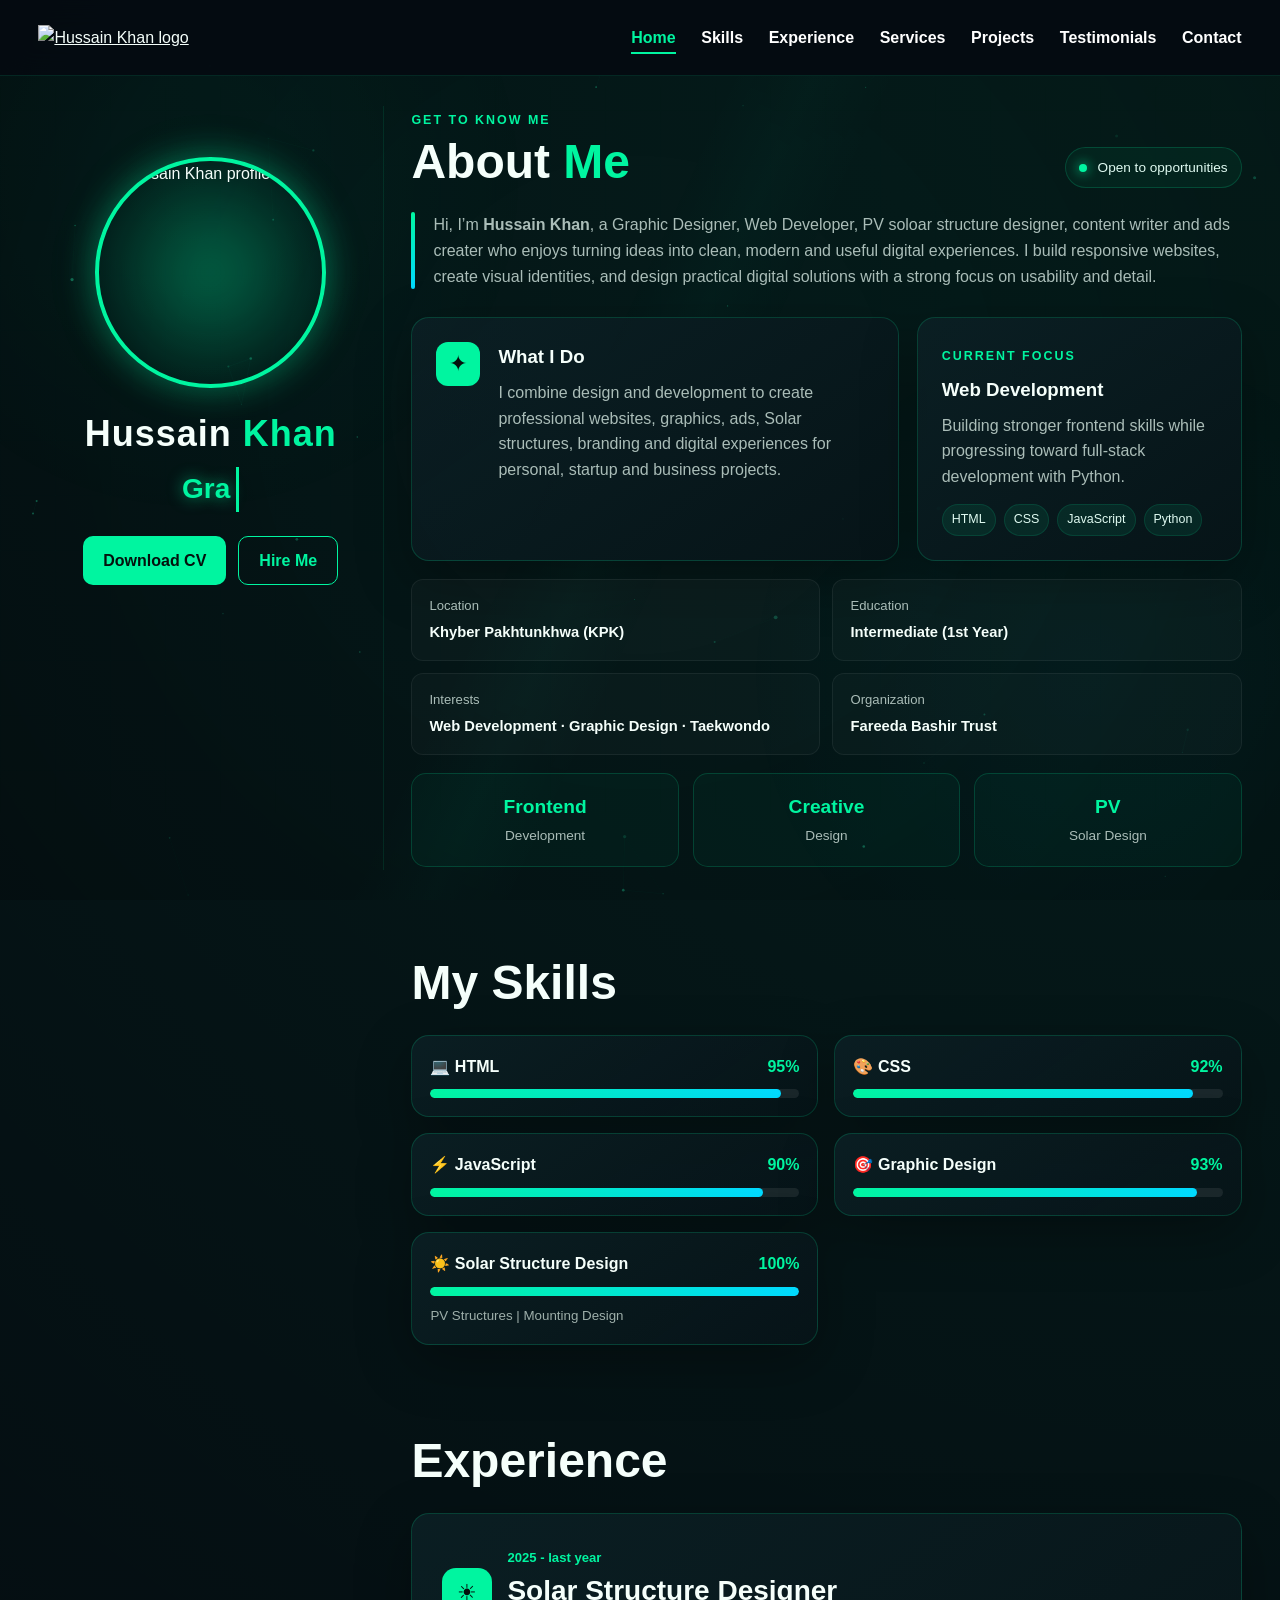
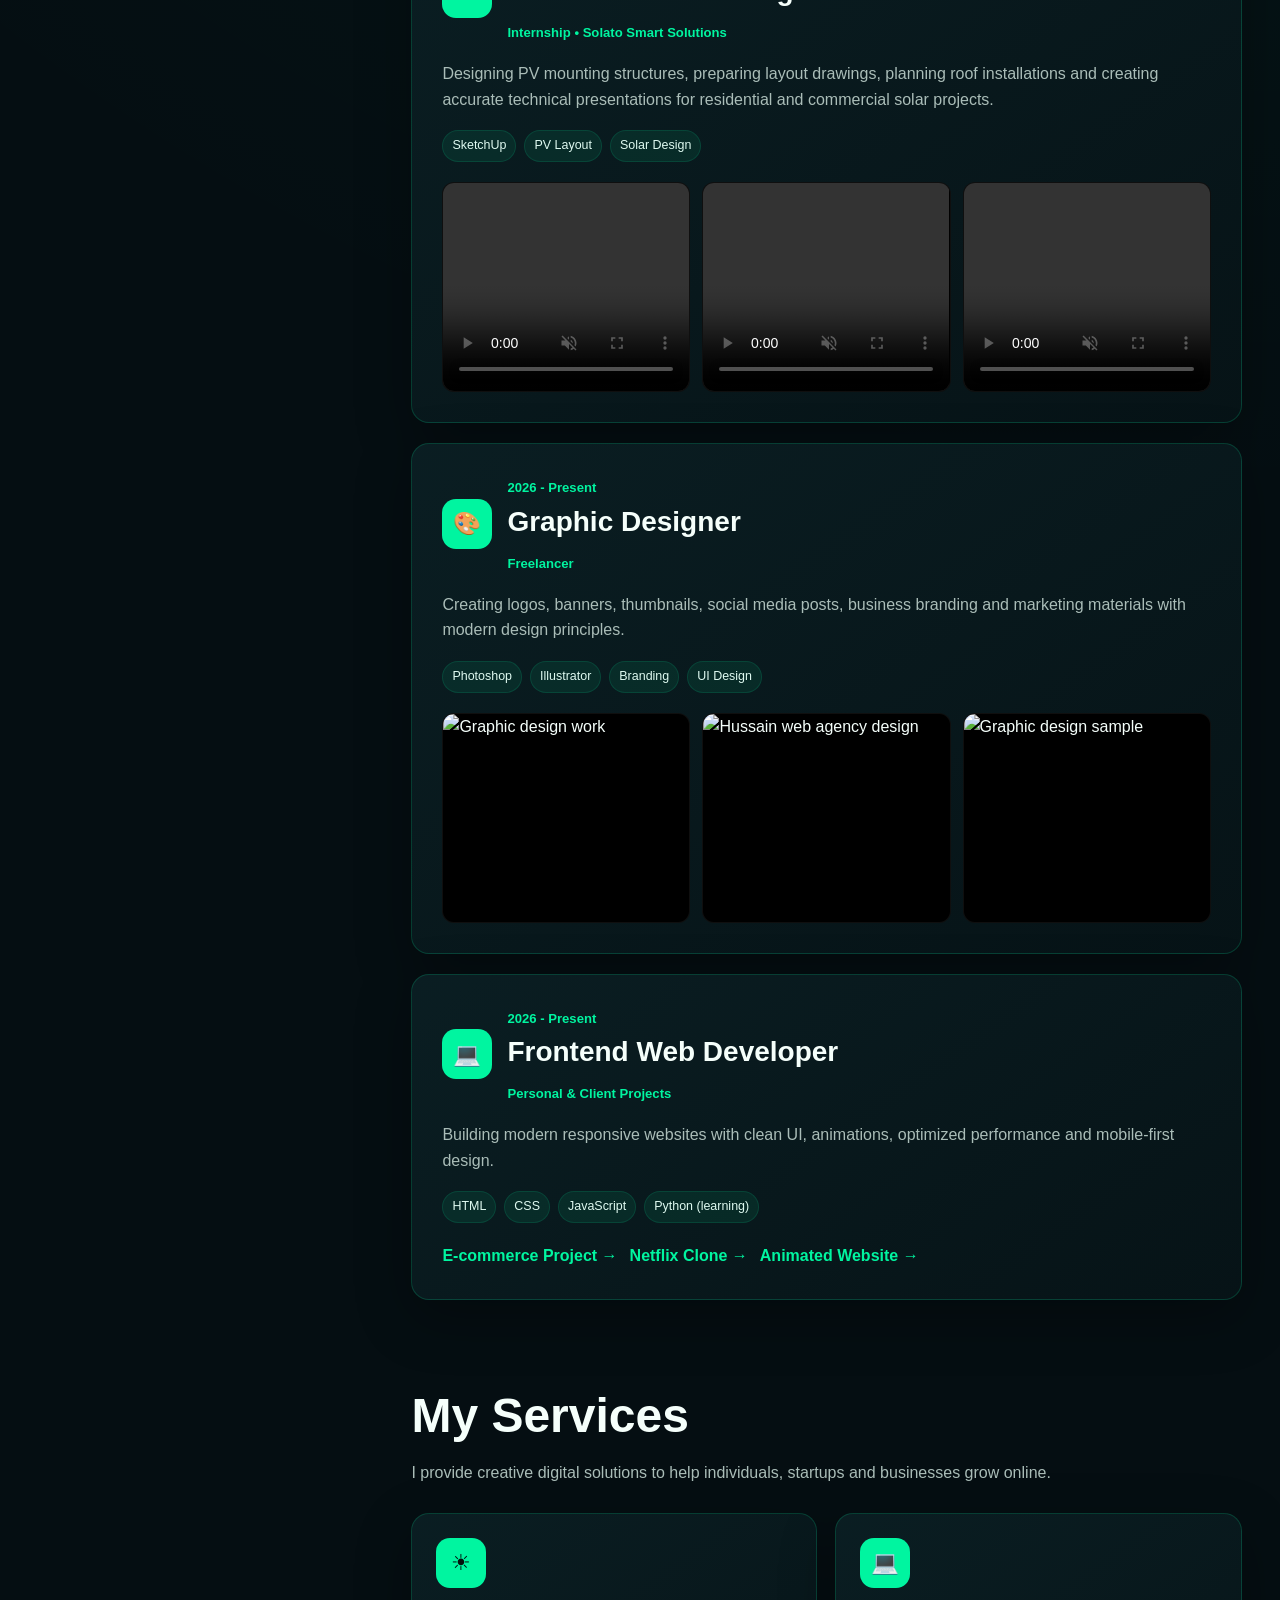
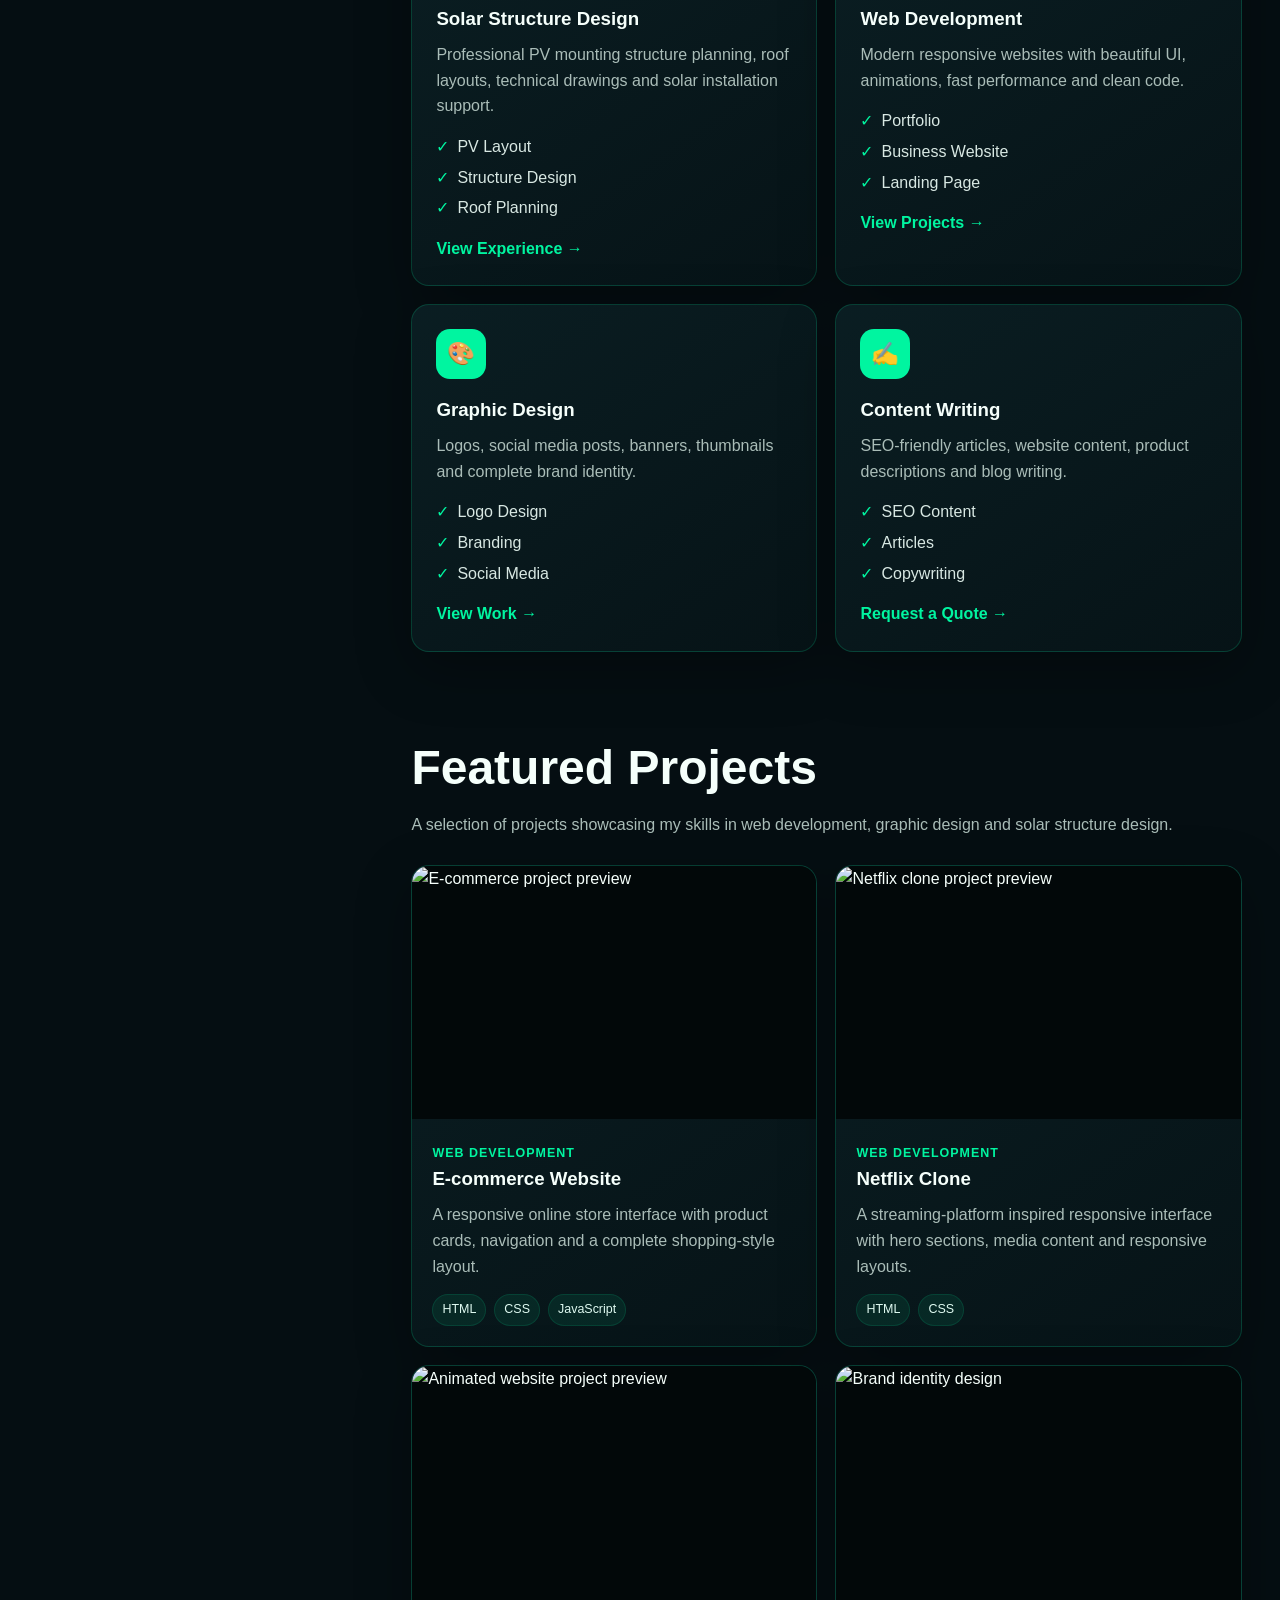
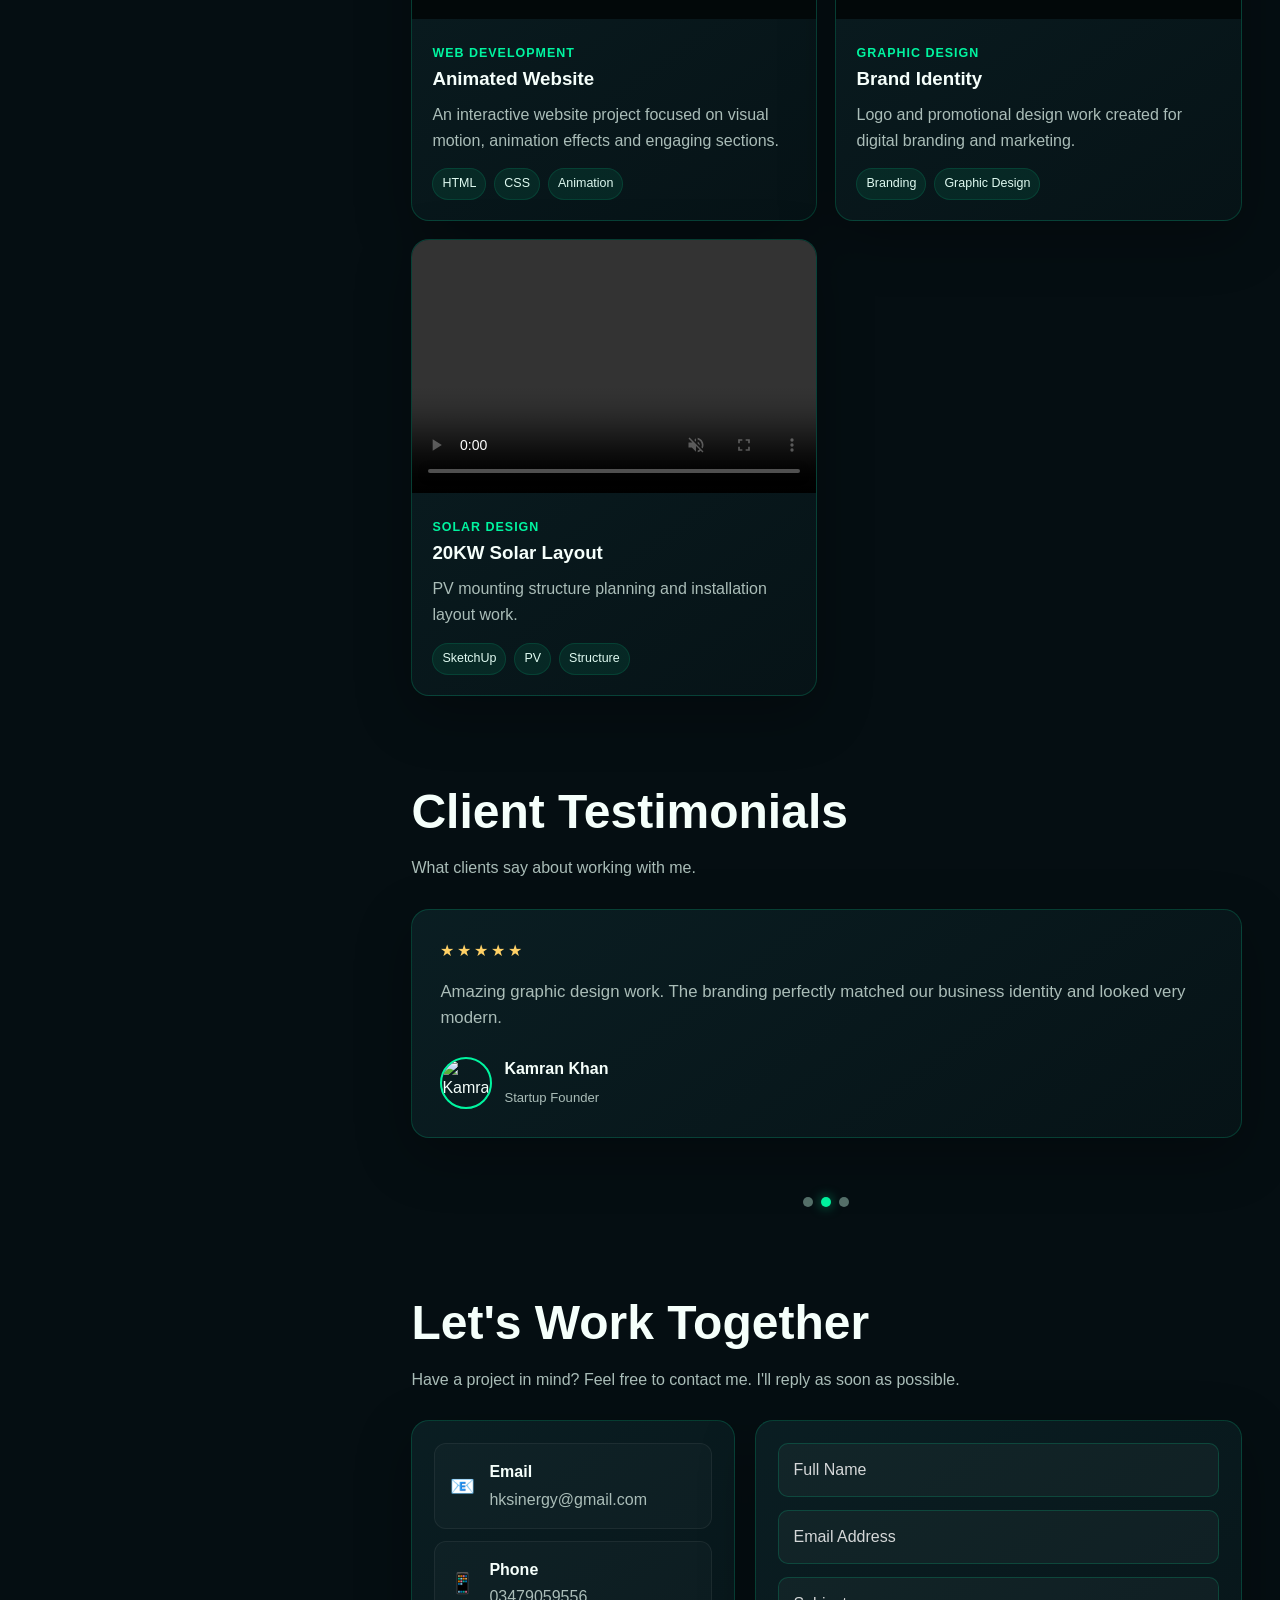
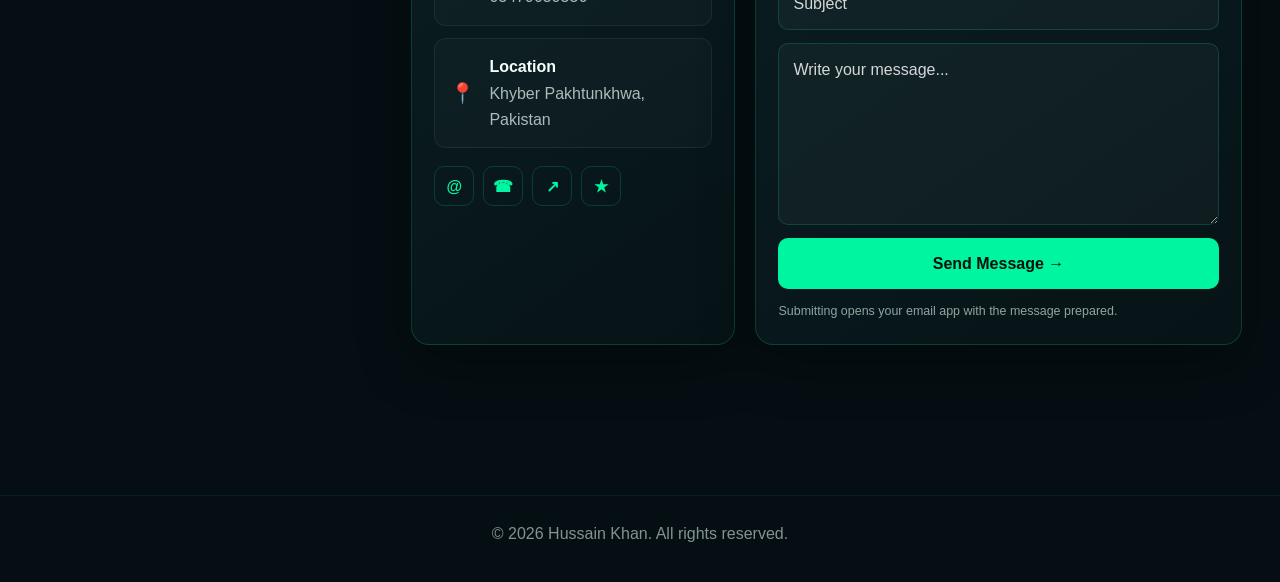
==== index.html @ b49b0780 "Add files via upload" ====
<!doctype html>
<html lang="en">
<head>
  <meta charset="UTF-8">
  <meta name="viewport" content="width=device-width, initial-scale=1.0">
  <meta name="description" content="Hussain Khan —Web developer ,Product ads creater, Graphic Designer, Product ads creater and Solar Structure Designer.">
  <meta name="theme-color" content="#050e12">
  <title>Hussain Khan | Web Developer & Graphic Designer</title>
  <link rel="stylesheet" href="style.css">
</head>
<body>
<canvas id="ambientCanvas" aria-hidden="true"></canvas>
<div class="ambient-vignette" aria-hidden="true"></div>

  <nav class="site-nav" aria-label="Primary navigation">
    <div class="header">
      <a class="logo" href="#about" aria-label="Hussain Khan home">
        <img src="images/logo (2).png" alt="Hussain Khan logo">
      </a>

      <button class="menu-toggle" id="menuToggle" type="button" aria-label="Open menu" aria-controls="mobileMenu" aria-expanded="false">
        <span></span><span></span><span></span>
      </button>

      <div class="nav-menu" id="mobileMenu">
        <ul class="icons">
          <li><a href="#about">Home</a></li>
          <li><a href="#skills">Skills</a></li>
          <li><a href="#experience">Experience</a></li>
          <li><a href="#services">Services</a></li>
          <li><a href="#projects">Projects</a></li>
          <li><a href="#testimonial">Testimonials</a></li>
          <li><a href="#contact">Contact</a></li>
        </ul>
      </div>
    </div>
  </nav>

  <main class="sections">
    <aside class="leftside">
      <div class="profile-img">
        <img src="images/profile.png" alt="Hussain Khan profile photo">
      </div>
      <h1 class="profile-name">Hussain <span>Khan</span></h1>
      <span id="typing" aria-live="polite"></span>
      <div class="buttons">
        <a class="CV-button" href="cv.html" download="Hussain-Khan-CV.html">Download CV</a>
        <a class="hire-button" href="#contact">Hire Me</a>
      </div>
    </aside>

    <div class="right-side">
      <section class="about-section section-block" id="about">
        <div class="about-heading">
          <div>
            <span class="eyebrow">GET TO KNOW ME</span>
            <h2>About <span>Me</span></h2>
          </div>
          <div class="about-badge"><span class="status-dot"></span> Open to opportunities</div>
        </div>

        <div class="about-intro">
          <div class="intro-line"></div>
          <p>Hi, I’m <strong>Hussain Khan</strong>, a Graphic Designer, Web Developer, PV soloar structure designer, content writer and ads creater who enjoys turning ideas into clean, modern and useful digital experiences. I build responsive websites, create visual identities, and design practical digital solutions with a strong focus on usability and detail.</p>
        </div>

        <div class="about-grid">
          <div class="about-card about-card-main">
            <div class="card-icon">✦</div>
            <div>
              <h3>What I Do</h3>
              <p>I combine design and development to create professional websites, graphics, ads, Solar structures, branding and digital experiences for personal, startup and business projects.</p>
            </div>
          </div>
          <div class="about-card about-card-focus">
            <span class="card-label">CURRENT FOCUS</span>
            <h3>Web Development</h3>
            <p>Building stronger frontend skills while progressing toward full-stack development with Python.</p>
            <div class="mini-tags"><span>HTML</span><span>CSS</span><span>JavaScript</span><span>Python</span></div>
          </div>
        </div>

        <div class="about-details">
          <div class="detail-item"><span>Location</span><strong>Khyber Pakhtunkhwa (KPK)</strong></div>
          <div class="detail-item"><span>Education</span><strong>Intermediate (1st Year)</strong></div>
          <div class="detail-item"><span>Interests</span><strong>Web Development · Graphic Design · Taekwondo</strong></div>
          <div class="detail-item"><span>Organization</span><strong>Fareeda Bashir Trust</strong></div>
        </div>

        <div class="about-stats">
          <div class="stat-card"><strong>Frontend</strong><span>Development</span></div>
          <div class="stat-card"><strong>Creative</strong><span>Design</span></div>
          <div class="stat-card"><strong>PV</strong><span>Solar Design</span></div>
        </div>
      </section>

      <section class="skills-section section-block" id="skills">
        <h2 class="section-title">My Skills</h2>
        <div class="skills-grid">
          <div class="skill-card"><div class="skill-header"><span>💻 HTML</span><span>95%</span></div><div class="bar"><div class="fill html"></div></div></div>
          <div class="skill-card"><div class="skill-header"><span>🎨 CSS</span><span>92%</span></div><div class="bar"><div class="fill css"></div></div></div>
          <div class="skill-card"><div class="skill-header"><span>⚡ JavaScript</span><span>90%</span></div><div class="bar"><div class="fill js"></div></div></div>
          <div class="skill-card"><div class="skill-header"><span>🎯 Graphic Design</span><span>93%</span></div><div class="bar"><div class="fill design"></div></div></div>
          <div class="skill-card"><div class="skill-header"><span>☀️ Solar Structure Design</span><span>100%</span></div><div class="bar"><div class="fill solar"></div></div><small>PV Structures | Mounting Design</small></div>
        </div>
      </section>

      <section class="experience-section section-block" id="experience">
        <h2 class="section-title">Experience</h2>

        <article class="exp-card">
          <div class="exp-top"><div class="exp-icon">☀</div><div class="exp-info"><span class="exp-date">2025 - last year</span><h3>Solar Structure Designer</h3><p class="company">Internship • Solato Smart Solutions</p></div></div>
          <p class="exp-text">Designing PV mounting structures, preparing layout drawings, planning roof installations and creating accurate technical presentations for residential and commercial solar projects.</p>
          <div class="tech-stack"><span>SketchUp</span><span>PV Layout</span><span>Solar Design</span></div>
          <div class="video-grid">
            <video src="videos/Mosin (20KW).mp4"autoplay controls muted loop playsinline preload="metadata"></video>
            <video src="videos/Abdus salam (10KW).mp4"autoplay controls muted loop playsinline preload="metadata"></video>
            <video src="videos/Moshin (20KW).mp4"autoplay controls muted loop playsinline preload="metadata"></video>
          </div>
        </article>

        <article class="exp-card">
          <div class="exp-top"><div class="exp-icon">🎨</div><div class="exp-info"><span class="exp-date">2026 - Present</span><h3>Graphic Designer</h3><p class="company">Freelancer</p></div></div>
          <p class="exp-text">Creating logos, banners, thumbnails, social media posts, business branding and marketing materials with modern design principles.</p>
          <div class="tech-stack"><span>Photoshop</span><span>Illustrator</span><span>Branding</span><span>UI Design</span></div>
          <div class="image-grid"><img src="images/khan.jpg" alt="Graphic design work"><img src="images/hussain web agency.png" alt="Hussain web agency design"><img src="images/design.png" alt="Graphic design sample"></div>
        </article>

        <article class="exp-card">
          <div class="exp-top"><div class="exp-icon">💻</div><div class="exp-info"><span class="exp-date">2026 - Present</span><h3>Frontend Web Developer</h3><p class="company">Personal & Client Projects</p></div></div>
          <p class="exp-text">Building modern responsive websites with clean UI, animations, optimized performance and mobile-first design.</p>
          <div class="tech-stack"><span>HTML</span><span>CSS</span><span>JavaScript</span><span>Python (learning)</span></div>
          <div class="project-links-row">
            <a href="projects/e-commerce/index.html">E-commerce Project →</a>
            <a href="projects/netflix/Netflix Clone.html">Netflix Clone →</a>
            <a href="projects/animated-website/index.html">Animated Website →</a>
          </div>
        </article>
      </section>

      <section class="services-section section-block" id="services">
        <h2 class="section-title">My Services</h2>
        <p class="section-desc">I provide creative digital solutions to help individuals, startups and businesses grow online.</p>
        <div class="services-grid">
          <article class="service-card"><div class="service-icon">☀</div><h3>Solar Structure Design</h3><p>Professional PV mounting structure planning, roof layouts, technical drawings and solar installation support.</p><ul><li>PV Layout</li><li>Structure Design</li><li>Roof Planning</li></ul><a href="#experience">View Experience →</a></article>
          <article class="service-card"><div class="service-icon">💻</div><h3>Web Development</h3><p>Modern responsive websites with beautiful UI, animations, fast performance and clean code.</p><ul><li>Portfolio</li><li>Business Website</li><li>Landing Page</li></ul><a href="#projects">View Projects →</a></article>
          <article class="service-card"><div class="service-icon">🎨</div><h3>Graphic Design</h3><p>Logos, social media posts, banners, thumbnails and complete brand identity.</p><ul><li>Logo Design</li><li>Branding</li><li>Social Media</li></ul><a href="#experience">View Work →</a></article>
          <article class="service-card"><div class="service-icon">✍</div><h3>Content Writing</h3><p>SEO-friendly articles, website content, product descriptions and blog writing.</p><ul><li>SEO Content</li><li>Articles</li><li>Copywriting</li></ul><a href="#contact">Request a Quote →</a></article>
        </div>
      </section>

      <section class="projects-section section-block" id="projects">
        <h2 class="section-title">Featured Projects</h2>
        <p class="section-desc">A selection of projects showcasing my skills in web development, graphic design and solar structure design.</p>
        <div class="projects-grid">
          <article class="project-card">
            <div class="project-image"><img src="images/e commerce pic.jpg" alt="E-commerce project preview"><div class="project-overlay"><a href="projects/e-commerce/index.html">Live Demo</a></div></div>
            <div class="project-content"><span class="project-category">Web Development</span><h3>E-commerce Website</h3><p>A responsive online store interface with product cards, navigation and a complete shopping-style layout.</p><div class="tech"><span>HTML</span><span>CSS</span><span>JavaScript</span></div></div>
          </article>

          <article class="project-card">
            <div class="project-image"><img src="images/Netflix pic.jpg" alt="Netflix clone project preview"><div class="project-overlay"><a href="projects/netflix/Netflix Clone.html">Live Demo</a></div></div>
            <div class="project-content"><span class="project-category">Web Development</span><h3>Netflix Clone</h3><p>A streaming-platform inspired responsive interface with hero sections, media content and responsive layouts.</p><div class="tech"><span>HTML</span><span>CSS</span></div></div>
          </article>

          <article class="project-card">
            <div class="project-image"><img src="images/animated web pic.png" alt="Animated website project preview"><div class="project-overlay"><a href="projects/animated-website/index.html">Live Demo</a></div></div>
            <div class="project-content"><span class="project-category">Web Development</span><h3>Animated Website</h3><p>An interactive website project focused on visual motion, animation effects and engaging sections.</p><div class="tech"><span>HTML</span><span>CSS</span><span>Animation</span></div></div>
          </article>

          <article class="project-card">
            <div class="project-image"><img src="images/hussain web agency.png" alt="Brand identity design"><div class="project-overlay"><a href="images/hussain web agency.png" target="_blank" rel="noopener">View Design</a></div></div>
            <div class="project-content"><span class="project-category">Graphic Design</span><h3>Brand Identity</h3><p>Logo and promotional design work created for digital branding and marketing.</p><div class="tech"><span>Branding</span><span>Graphic Design</span></div></div>
          </article>

          <article class="project-card">
            <div class="project-image"><video src="videos/Mosin (20KW).mp4"autoplay controls muted loop playsinline preload="metadata"></video><div class="project-overlay"><a href="videos/Mosin (20KW).mp4" target="_blank" rel="noopener">View Video</a></div></div>
            <div class="project-content"><span class="project-category">Solar Design</span><h3>20KW Solar Layout</h3><p>PV mounting structure planning and installation layout work.</p><div class="tech"><span>SketchUp</span><span>PV</span><span>Structure</span></div></div>
          </article>
        </div>
      </section>

      <section class="testimonial-section section-block" id="testimonial">
        <h2 class="section-title">Client Testimonials</h2>
        <p class="section-desc">What clients say about working with me.</p>
        <div class="testimonial-slider">
          <article class="slide active"><div class="stars" aria-label="5 stars">★★★★★</div><p class="review">Hussain delivered a professional website with excellent UI and smooth performance. Communication was great and the project was completed on time.</p><div class="client"><img src="images/salman.png" alt="Salman Khan"><div><h4>Salman Khan</h4><span>Business Owner</span></div></div></article>
          <article class="slide"><div class="stars" aria-label="5 stars">★★★★★</div><p class="review">Amazing graphic design work. The branding perfectly matched our business identity and looked very modern.</p><div class="client"><img src="images/kamran.jpg" alt="Kamran Khan"><div><h4>Kamran Khan</h4><span>Startup Founder</span></div></div></article>
          <article class="slide"><div class="stars" aria-label="5 stars">★★★★★</div><p class="review">Excellent solar structure planning with accurate layouts and professional documentation.</p><div class="client"><img src="images/solato.jpg" alt="Muhammad Amir"><div><h4>Muhammad Amir</h4><span>Solato Owner</span></div></div></article>
        </div>
        <div class="dots" aria-label="Testimonial controls"><button class="dot active" type="button" aria-label="Show testimonial 1"></button><button class="dot" type="button" aria-label="Show testimonial 2"></button><button class="dot" type="button" aria-label="Show testimonial 3"></button></div>
      </section>

      <section class="contact-section section-block" id="contact">
        <h2 class="section-title">Let's Work Together</h2>
        <p class="section-desc">Have a project in mind? Feel free to contact me. I'll reply as soon as possible.</p>
        <div class="contact-wrapper">
          <div class="contact-info">
            <a class="info-card" href="mailto:hksinergy@gmail.com"><div class="info-icon">📧</div><div><h4>Email</h4><p>hksinergy@gmail.com</p></div></a>
            <a class="info-card" href="tel:03479059556"><div class="info-icon">📱</div><div><h4>Phone</h4><p>03479059556</p></div></a>
            <div class="info-card"><div class="info-icon">📍</div><div><h4>Location</h4><p>Khyber Pakhtunkhwa, Pakistan</p></div></div>
            <div class="social-links" aria-label="Contact shortcuts"><a href="mailto:hksinergy@gmail.com" aria-label="Email">@</a><a href="tel:03479059556" aria-label="Phone">☎</a><a href="projects/" aria-label="Projects">↗</a><a href="#projects" aria-label="Projects section">★</a></div>
          </div>

          <form class="contact-form" id="contactForm">
            <input type="text" name="name" placeholder="Full Name" aria-label="Full Name" autocomplete="name" required>
            <input type="email" name="email" placeholder="Email Address" aria-label="Email Address" autocomplete="email" required>
            <input type="text" name="subject" placeholder="Subject" aria-label="Subject">
            <textarea name="message" placeholder="Write your message..." aria-label="Write your message" rows="6" required></textarea>
            <button type="submit">Send Message →</button>
            <p class="form-note" id="formNote">Submitting opens your email app with the message prepared.</p>
          </form>
        </div>
      </section>
    </div>
  </main>

  <footer class="site-footer">© <span id="year"></span> Hussain Khan. All rights reserved.</footer>
  <script src="script.js"></script>
</body>
</html>
---- style.css ----
:root {
  --bg: #050e12;
  --bg-soft: #08171c;
  --card: rgba(10, 29, 34, 0.82);
  --text: #f5fffb;
  --muted: #aabdb8;
  --accent: #00f5a0;
  --accent-2: #00d9ff;
  --border: rgba(0, 245, 160, 0.18);
  --shadow: 0 18px 55px rgba(0, 0, 0, 0.3);
}

* { box-sizing: border-box; margin: 0; padding: 0; }
html { scroll-behavior: smooth; scroll-padding-top: 90px; }
body {
  min-width: 320px;
  overflow-x: hidden;
  background: radial-gradient(circle at top right, rgba(0, 245, 160, 0.07), transparent 30%), var(--bg);
  color: var(--text);
  font-family: Arial, Helvetica, sans-serif;
  line-height: 1.6;
}
img, video { display: block; max-width: 100%; }
a { color: inherit; }
button, input, textarea { font: inherit; }

.site-nav {
  position: fixed;
  inset: 0 0 auto;
  height: 76px;
  z-index: 1000;
  background: rgba(5, 11, 17, 0.9);
  border-bottom: 1px solid rgba(0, 245, 160, 0.12);
  backdrop-filter: blur(14px);
  -webkit-backdrop-filter: blur(14px);
}
.header {
  width: min(94%, 1400px);
  height: 100%;
  margin: auto;
  display: flex;
  align-items: center;
  justify-content: space-between;
  gap: 24px;
}
.logo { flex: 0 0 auto; display: flex; align-items: center; }
.logo img { width: clamp(120px, 13vw, 180px); height: auto; object-fit: contain; transition: transform .25s ease; }
.logo:hover img { transform: scale(1.04); }
.nav-menu { margin-left: auto; }
.icons { display: flex; align-items: center; justify-content: flex-end; gap: clamp(14px, 2vw, 30px); list-style: none; }
.icons a { position: relative; color: #fff; text-decoration: none; font-weight: 700; white-space: nowrap; transition: color .25s ease; }
.icons a::after { content: ""; position: absolute; left: 0; bottom: -8px; width: 0; height: 2px; background: var(--accent); transition: width .25s ease; }
.icons a:hover, .icons a.active { color: var(--accent); }
.icons a:hover::after, .icons a.active::after { width: 100%; }
.menu-toggle { display: none; border: 0; background: transparent; cursor: pointer; width: 44px; height: 44px; padding: 9px; }
.menu-toggle span { display: block; height: 3px; margin: 5px 0; border-radius: 3px; background: var(--accent); transition: .25s ease; }
.menu-toggle.active span:nth-child(1) { transform: translateY(8px) rotate(45deg); }
.menu-toggle.active span:nth-child(2) { opacity: 0; }
.menu-toggle.active span:nth-child(3) { transform: translateY(-8px) rotate(-45deg); }

.sections { width: min(1400px, 94%); margin: 0 auto; padding-top: 106px; }
.leftside {
  position: fixed;
  top: 106px;
  left: max(3%, calc((100vw - 1400px) / 2));
  width: min(27%, 350px);
  height: calc(100vh - 136px);
  padding: clamp(24px, 4vw, 55px) 20px 20px;
  display: flex;
  flex-direction: column;
  align-items: center;
  justify-content: flex-start;
  text-align: center;
  border-right: 1px solid rgba(0, 245, 160, 0.1);
}
.right-side { width: 69%; margin-left: 31%; padding-bottom: 60px; }
.profile-img { width: clamp(160px, 18vw, 240px); aspect-ratio: 1; margin: 0 auto 24px; position: relative; animation: float 5s ease-in-out infinite; }
.profile-img::before { content: ""; position: absolute; inset: -12px; border-radius: 50%; background: radial-gradient(circle, rgba(0,245,160,.35), transparent 70%); filter: blur(25px); z-index: -1; animation: glow 3s ease-in-out infinite; }
.profile-img img { width: 100%; height: 100%; object-fit: cover; border-radius: 50%; border: 4px solid var(--accent); box-shadow: 0 0 35px rgba(0,245,160,.35); transition: transform .35s ease; }
.profile-img:hover img { transform: scale(1.04); }
.profile-name { font-size: clamp(26px, 3vw, 36px); line-height: 1.2; margin-bottom: 12px; letter-spacing: 1px; }
.profile-name span { color: var(--accent); }
#typing { min-height: 42px; display: inline-block; color: var(--accent); font-size: clamp(18px, 2.2vw, 28px); font-weight: 700; border-right: 3px solid var(--accent); padding-right: 6px; white-space: nowrap; text-shadow: 0 0 15px rgba(0,245,160,.65); animation: blink .8s infinite; }
.buttons { display: flex; flex-wrap: wrap; justify-content: center; gap: 12px; margin-top: 24px; }
.CV-button, .hire-button { display: inline-flex; align-items: center; justify-content: center; min-height: 46px; padding: 11px 20px; border-radius: 10px; text-decoration: none; font-weight: 700; cursor: pointer; transition: transform .25s ease, box-shadow .25s ease, background .25s ease; }
.CV-button { color: #04110d; background: var(--accent); }
.hire-button { color: var(--accent); border: 1px solid var(--accent); background: transparent; }
.CV-button:hover, .hire-button:hover { transform: translateY(-3px); box-shadow: 0 10px 25px rgba(0,245,160,.18); }

.section-block { margin-bottom: 90px; scroll-margin-top: 95px; }
.about-heading { display: flex; align-items: flex-end; justify-content: space-between; gap: 24px; margin-bottom: 24px; }
.eyebrow, .card-label { color: var(--accent); font-size: .78rem; font-weight: 800; letter-spacing: 2px; }
.about-heading h2, .section-title { margin-top: 4px; font-size: clamp(30px, 4vw, 48px); line-height: 1.1; }
.about-heading h2 span { color: var(--accent); }
.about-badge { white-space: nowrap; padding: 9px 13px; border: 1px solid var(--border); border-radius: 999px; color: #dffaf1; font-size: .85rem; background: rgba(0,245,160,.05); }
.status-dot { display: inline-block; width: 8px; height: 8px; margin-right: 7px; border-radius: 50%; background: var(--accent); box-shadow: 0 0 12px var(--accent); }
.about-intro { display: grid; grid-template-columns: 4px 1fr; gap: 18px; margin-bottom: 28px; }
.intro-line { border-radius: 4px; background: linear-gradient(var(--accent), var(--accent-2)); }
.about-intro p, .about-card p, .section-desc, .exp-text, .service-card p, .project-content p, .review { color: var(--muted); }
.about-grid { display: grid; grid-template-columns: 1.2fr .8fr; gap: 18px; }
.about-card, .skill-card, .exp-card, .service-card, .project-card, .contact-info, .contact-form { background: linear-gradient(145deg, rgba(11,31,36,.92), rgba(7,20,24,.9)); border: 1px solid var(--border); border-radius: 18px; box-shadow: var(--shadow); }
.about-card { padding: 24px; display: flex; gap: 18px; }
.about-card h3, .exp-info h3, .service-card h3, .project-content h3 { margin-bottom: 8px; }
.card-icon { flex: 0 0 auto; width: 44px; height: 44px; display: grid; place-items: center; border-radius: 12px; color: #04110d; background: var(--accent); font-size: 1.4rem; }
.about-card-focus { display: block; }
.about-card-focus h3 { margin-top: 7px; }
.mini-tags, .tech-stack, .tech { display: flex; flex-wrap: wrap; gap: 8px; margin-top: 15px; }
.mini-tags span, .tech-stack span, .tech span { padding: 5px 9px; border-radius: 999px; color: #dffaf1; background: rgba(0,245,160,.08); border: 1px solid rgba(0,245,160,.12); font-size: .78rem; }
.about-details { display: grid; grid-template-columns: repeat(2, 1fr); gap: 12px; margin-top: 18px; }
.detail-item { padding: 15px 17px; border-radius: 12px; background: rgba(255,255,255,.025); border: 1px solid rgba(255,255,255,.06); }
.detail-item span { display: block; color: var(--muted); font-size: .82rem; margin-bottom: 3px; }
.detail-item strong { font-size: .92rem; overflow-wrap: anywhere; }
.about-stats { display: grid; grid-template-columns: repeat(3, 1fr); gap: 14px; margin-top: 18px; }
.stat-card { padding: 18px; text-align: center; border: 1px solid var(--border); border-radius: 15px; background: rgba(0,245,160,.035); }
.stat-card strong { display: block; color: var(--accent); font-size: 1.2rem; }
.stat-card span { color: var(--muted); font-size: .85rem; }

.section-title { margin-bottom: 25px; }
.section-desc { max-width: 780px; margin: -8px 0 28px; }
.skills-grid { display: grid; grid-template-columns: repeat(2, 1fr); gap: 16px; }
.skill-card { padding: 18px; }
.skill-header { display: flex; justify-content: space-between; gap: 15px; margin-bottom: 10px; font-weight: 700; }
.skill-header span:last-child { color: var(--accent); }
.bar { height: 9px; overflow: hidden; border-radius: 99px; background: rgba(255,255,255,.08); }
.fill { width: 0; height: 100%; border-radius: inherit; background: linear-gradient(90deg, var(--accent), var(--accent-2)); transition: width 1.4s cubic-bezier(.2,.8,.2,1); }
.skill-card small { display: block; margin-top: 9px; color: #9eafaa; }

.exp-card { padding: clamp(20px, 3vw, 30px); margin-bottom: 20px; }
.exp-top { display: flex; gap: 15px; align-items: center; }
.exp-icon, .service-icon { width: 50px; height: 50px; flex: 0 0 auto; display: grid; place-items: center; border-radius: 14px; color: #04110d; background: var(--accent); font-size: 1.4rem; }
.exp-date, .company { color: var(--accent); font-size: .82rem; font-weight: 700; }
.exp-info h3 { font-size: clamp(20px, 2.4vw, 28px); }
.exp-text { margin: 18px 0; max-width: 900px; }
.video-grid, .image-grid { display: grid; grid-template-columns: repeat(3, 1fr); gap: 12px; margin-top: 20px; }
.video-grid video, .image-grid img { width: 100%; height: 210px; object-fit: cover; border-radius: 12px; background: #000; border: 1px solid rgba(255,255,255,.06); }
.project-links-row { display: flex; flex-wrap: wrap; gap: 12px; margin-top: 20px; }
.project-links-row a, .service-card a { color: var(--accent); font-weight: 700; text-decoration: none; }
.project-links-row a:hover, .service-card a:hover { text-decoration: underline; }

.services-grid, .projects-grid { display: grid; grid-template-columns: repeat(2, 1fr); gap: 18px; }
.service-card { padding: 24px; }
.service-icon { margin-bottom: 16px; }
.service-card ul { list-style: none; margin: 15px 0; color: #d8e8e3; }
.service-card li { margin: 5px 0; }
.service-card li::before { content: "✓"; color: var(--accent); margin-right: 8px; }

.project-card { overflow: hidden; }
.project-image { position: relative; aspect-ratio: 16 / 10; overflow: hidden; background: #020809; }
.project-image img, .project-image video { width: 100%; height: 100%; object-fit: cover; }
.project-overlay { position: absolute; inset: auto 0 0; display: flex; gap: 10px; padding: 14px; transform: translateY(100%); background: linear-gradient(transparent, rgba(0,0,0,.95)); transition: transform .3s ease; }
.project-card:hover .project-overlay, .project-card:focus-within .project-overlay { transform: translateY(0); }
.project-overlay a { padding: 8px 12px; border-radius: 8px; color: #04110d; background: var(--accent); text-decoration: none; font-weight: 700; }
.project-content { padding: 20px; }
.project-category { color: var(--accent); font-size: .78rem; font-weight: 800; text-transform: uppercase; letter-spacing: 1px; }

.testimonial-slider { position: relative; min-height: 270px; }
.slide { display: none; padding: 28px; border-radius: 18px; border: 1px solid var(--border); background: linear-gradient(145deg, rgba(11,31,36,.92), rgba(7,20,24,.9)); box-shadow: var(--shadow); }
.slide.active { display: block; animation: slideIn .35s ease; }
.stars { color: #ffd166; letter-spacing: 3px; margin-bottom: 15px; }
.review { max-width: 850px; font-size: 1.05rem; }
.client { display: flex; align-items: center; gap: 12px; margin-top: 24px; }
.client img { width: 52px; height: 52px; object-fit: cover; border-radius: 50%; border: 2px solid var(--accent); }
.client h4 { margin-bottom: 2px; }
.client span { color: var(--muted); font-size: .82rem; }
.dots { display: flex; justify-content: center; gap: 8px; margin-top: 18px; }
.dot { width: 10px; height: 10px; border: 0; border-radius: 50%; background: #55706a; cursor: pointer; }
.dot.active { background: var(--accent); box-shadow: 0 0 12px rgba(0,245,160,.55); }

.contact-wrapper { display: grid; grid-template-columns: .8fr 1.2fr; gap: 20px; }
.contact-info, .contact-form { padding: 22px; }
.info-card { display: flex; align-items: center; gap: 14px; padding: 15px; margin-bottom: 12px; border-radius: 12px; background: rgba(255,255,255,.025); border: 1px solid rgba(255,255,255,.06); text-decoration: none; }
a.info-card:hover { border-color: var(--border); }
.info-icon { font-size: 1.25rem; }
.info-card h4 { margin-bottom: 2px; }
.info-card p { color: var(--muted); overflow-wrap: anywhere; }
.social-links { display: flex; flex-wrap: wrap; gap: 9px; margin-top: 18px; }
.social-links a { width: 40px; height: 40px; display: grid; place-items: center; border-radius: 10px; border: 1px solid var(--border); color: var(--accent); text-decoration: none; font-weight: 800; }
.social-links a:hover { background: rgba(0,245,160,.1); }
.contact-form { display: grid; gap: 13px; }
.contact-form input, .contact-form textarea { width: 100%; border: 1px solid rgba(0,245,160,.18); border-radius: 10px; outline: none; color: #fff; background: rgba(255,255,255,.035); padding: 13px 14px; }
.contact-form input::placeholder, .contact-form textarea::placeholder { color: #fff; opacity: .82; }
.contact-form input:focus, .contact-form textarea:focus { border-color: var(--accent); box-shadow: 0 0 0 3px rgba(0,245,160,.08); }
.contact-form textarea { min-height: 150px; resize: vertical; }
.contact-form button { border: 0; border-radius: 10px; padding: 13px 18px; color: #04110d; background: var(--accent); font-weight: 800; cursor: pointer; transition: transform .25s ease, box-shadow .25s ease; }
.contact-form button:hover { transform: translateY(-2px); box-shadow: 0 10px 25px rgba(0,245,160,.18); }
.form-note { color: #8fa6a0; font-size: .78rem; }
.site-footer { padding: 25px 20px 35px; text-align: center; color: #81958f; border-top: 1px solid rgba(0,245,160,.08); }

@keyframes float { 0%,100% { transform: translateY(0); } 50% { transform: translateY(-10px); } }
@keyframes glow { 0%,100% { opacity: .6; transform: scale(1); } 50% { opacity: 1; transform: scale(1.08); } }
@keyframes blink { 50% { border-color: transparent; } }
@keyframes slideIn { from { opacity: 0; transform: translateX(12px); } to { opacity: 1; transform: translateX(0); } }

@media (max-width: 1150px) {
  .icons { gap: 15px; }
  .icons a { font-size: .9rem; }
  .leftside { width: 28%; }
  .right-side { width: 68%; margin-left: 32%; }
}

@media (max-width: 900px) {
  .site-nav { height: 70px; }
  .header { width: 92%; }
  .menu-toggle { display: block; }
  .nav-menu { position: absolute; top: 70px; right: 4%; width: min(300px, 90vw); display: none; padding: 10px; border: 1px solid var(--border); border-radius: 14px; background: rgba(5,14,18,.98); box-shadow: var(--shadow); }
  .nav-menu.active { display: block; }
  .icons { display: flex; flex-direction: column; align-items: stretch; gap: 0; }
  .icons li a { display: block; padding: 13px 14px; border-radius: 9px; }
  .icons a::after { display: none; }
  .icons li a:hover, .icons li a.active { background: rgba(0,245,160,.08); }
  .sections { width: 92%; padding-top: 100px; }
  .leftside { position: relative; top: auto; left: auto; width: 100%; height: auto; padding: 20px 0 45px; border-right: 0; }
  .right-side { width: 100%; margin-left: 0; }
  .profile-img { width: min(210px, 55vw); }
  .about-grid, .contact-wrapper { grid-template-columns: 1fr; }
  .services-grid, .projects-grid { grid-template-columns: repeat(2, minmax(0, 1fr)); }
}

@media (max-width: 650px) {
  html { scroll-padding-top: 78px; }
  .sections { width: 94%; }
  .about-heading { align-items: flex-start; flex-direction: column; }
  .about-badge { white-space: normal; }
  .about-details, .about-stats, .skills-grid, .services-grid, .projects-grid { grid-template-columns: 1fr; }
  .about-card { flex-direction: column; }
  .video-grid, .image-grid { grid-template-columns: 1fr; }
  .video-grid video, .image-grid img { height: auto; aspect-ratio: 16/10; }
  .project-links-row { flex-direction: column; }
  .project-links-row a { width: fit-content; }
  .testimonial-slider { min-height: 310px; }
  .slide { padding: 22px; }
  #typing { max-width: 100%; font-size: 20px; white-space: normal; border-right: 0; }
}

@media (max-width: 420px) {
  .header { width: 94%; }
  .logo img { width: 125px; }
  .nav-menu { right: 3%; width: 94vw; }
  .profile-name { font-size: 28px; }
  .buttons { width: 100%; }
  .CV-button, .hire-button { width: 100%; max-width: 220px; }
  .exp-top { align-items: flex-start; }
  .exp-icon { width: 44px; height: 44px; }
}

@media (prefers-reduced-motion: reduce) {
  *, *::before, *::after { scroll-behavior: auto !important; animation-duration: .01ms !important; animation-iteration-count: 1 !important; transition-duration: .01ms !important; }
}


/* =========================================================
   AUTHENTIC AMBIENT BACKGROUND — lightweight, responsive
   ========================================================= */
#ambientCanvas {
    position: fixed;
    inset: 0;
    width: 100%;
    height: 100%;
    z-index: -10;
    pointer-events: none;
    opacity: .72;
    background:
        radial-gradient(circle at 15% 20%, rgba(0, 255, 180, .055), transparent 28%),
        radial-gradient(circle at 85% 75%, rgba(0, 210, 255, .045), transparent 30%);
}

.ambient-vignette {
    position: fixed;
    inset: 0;
    z-index: -9;
    pointer-events: none;
    background:
        radial-gradient(circle at 50% 45%, transparent 30%, rgba(0, 0, 0, .18) 100%),
        linear-gradient(115deg, transparent 0 45%, rgba(0, 255, 190, .018) 50%, transparent 55%);
    animation: ambientBreath 8s ease-in-out infinite alternate;
}

body::before {
    content: "";
    position: fixed;
    inset: 0;
    z-index: -8;
    pointer-events: none;
    opacity: .12;
    background-image:
        linear-gradient(rgba(0, 255, 180, .055) 1px, transparent 1px),
        linear-gradient(90deg, rgba(0, 255, 180, .055) 1px, transparent 1px);
    background-size: 55px 55px;
    mask-image: linear-gradient(to bottom, transparent, black 18%, black 82%, transparent);
    animation: gridDrift 28s linear infinite;
}

@keyframes ambientBreath {
    from { opacity: .55; transform: scale(1); }
    to { opacity: .9; transform: scale(1.025); }
}

@keyframes gridDrift {
    from { transform: translate3d(0, 0, 0); }
    to { transform: translate3d(55px, 55px, 0); }
}
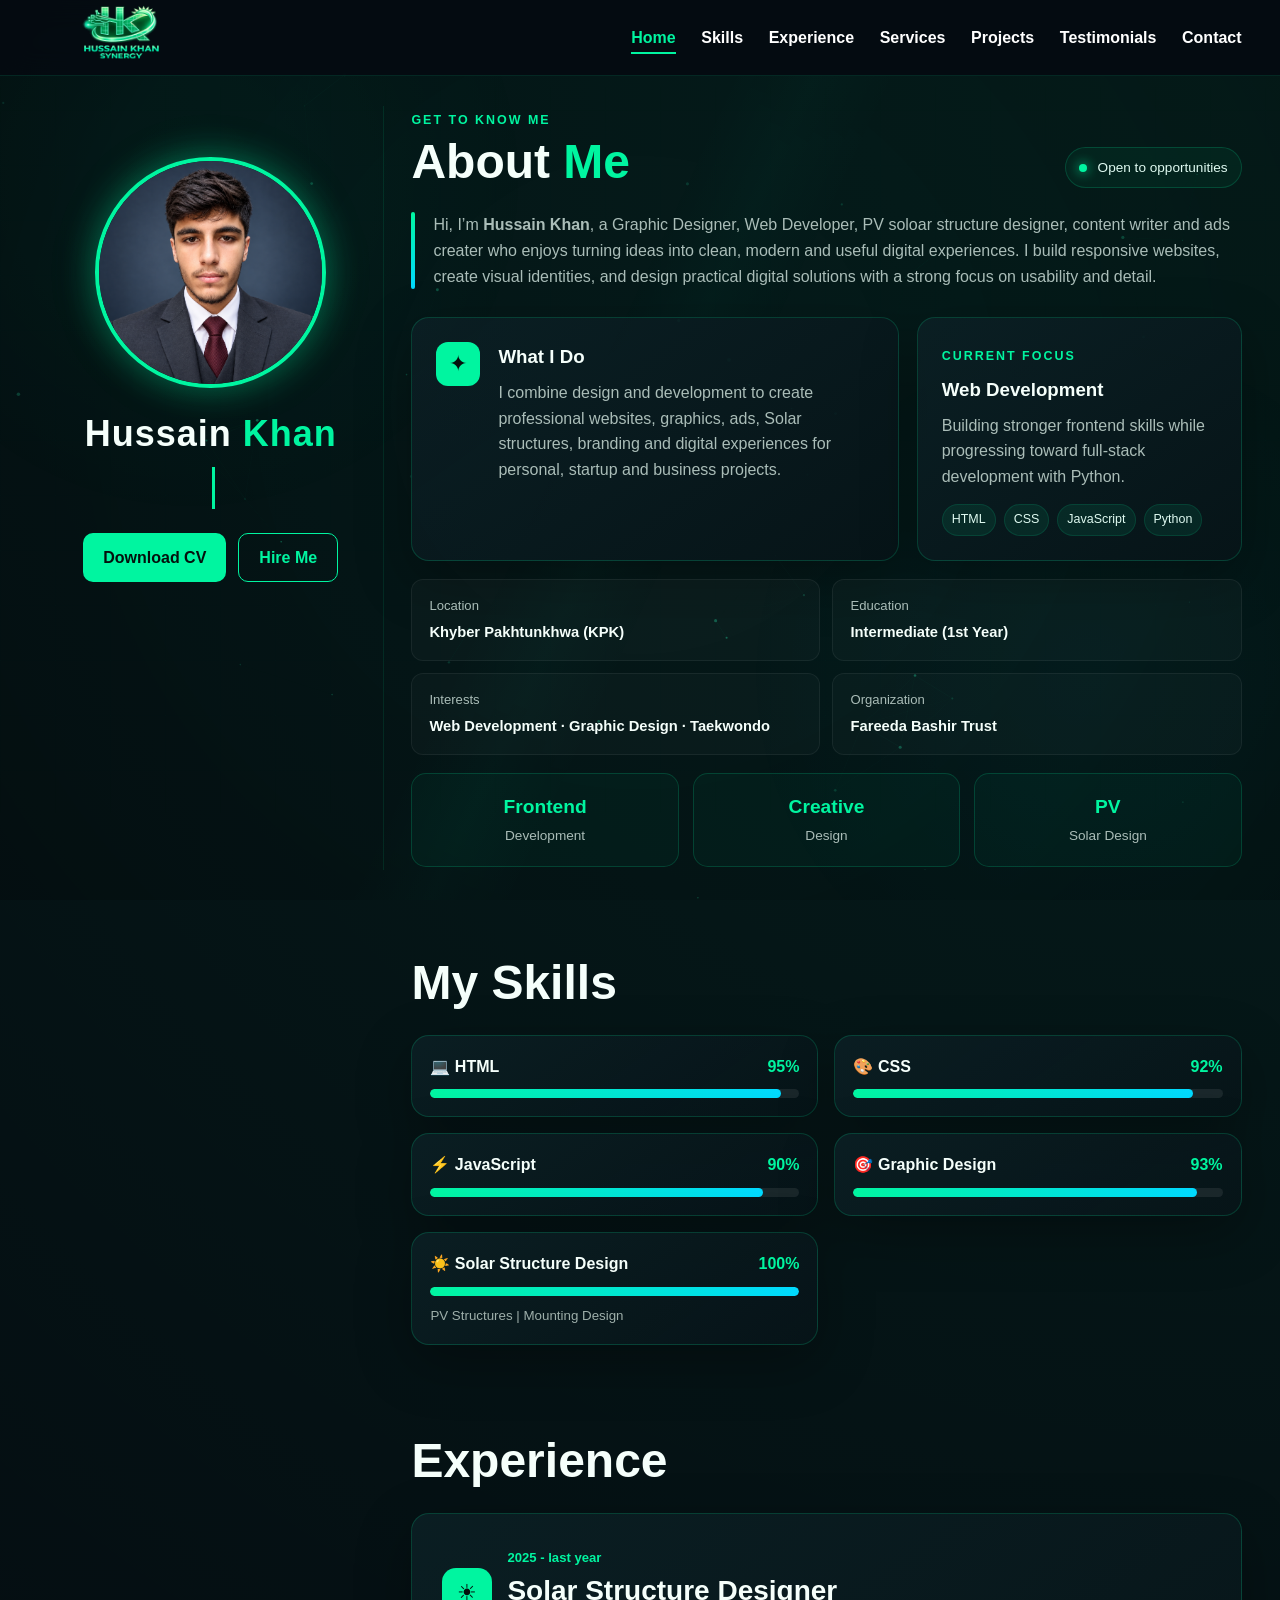
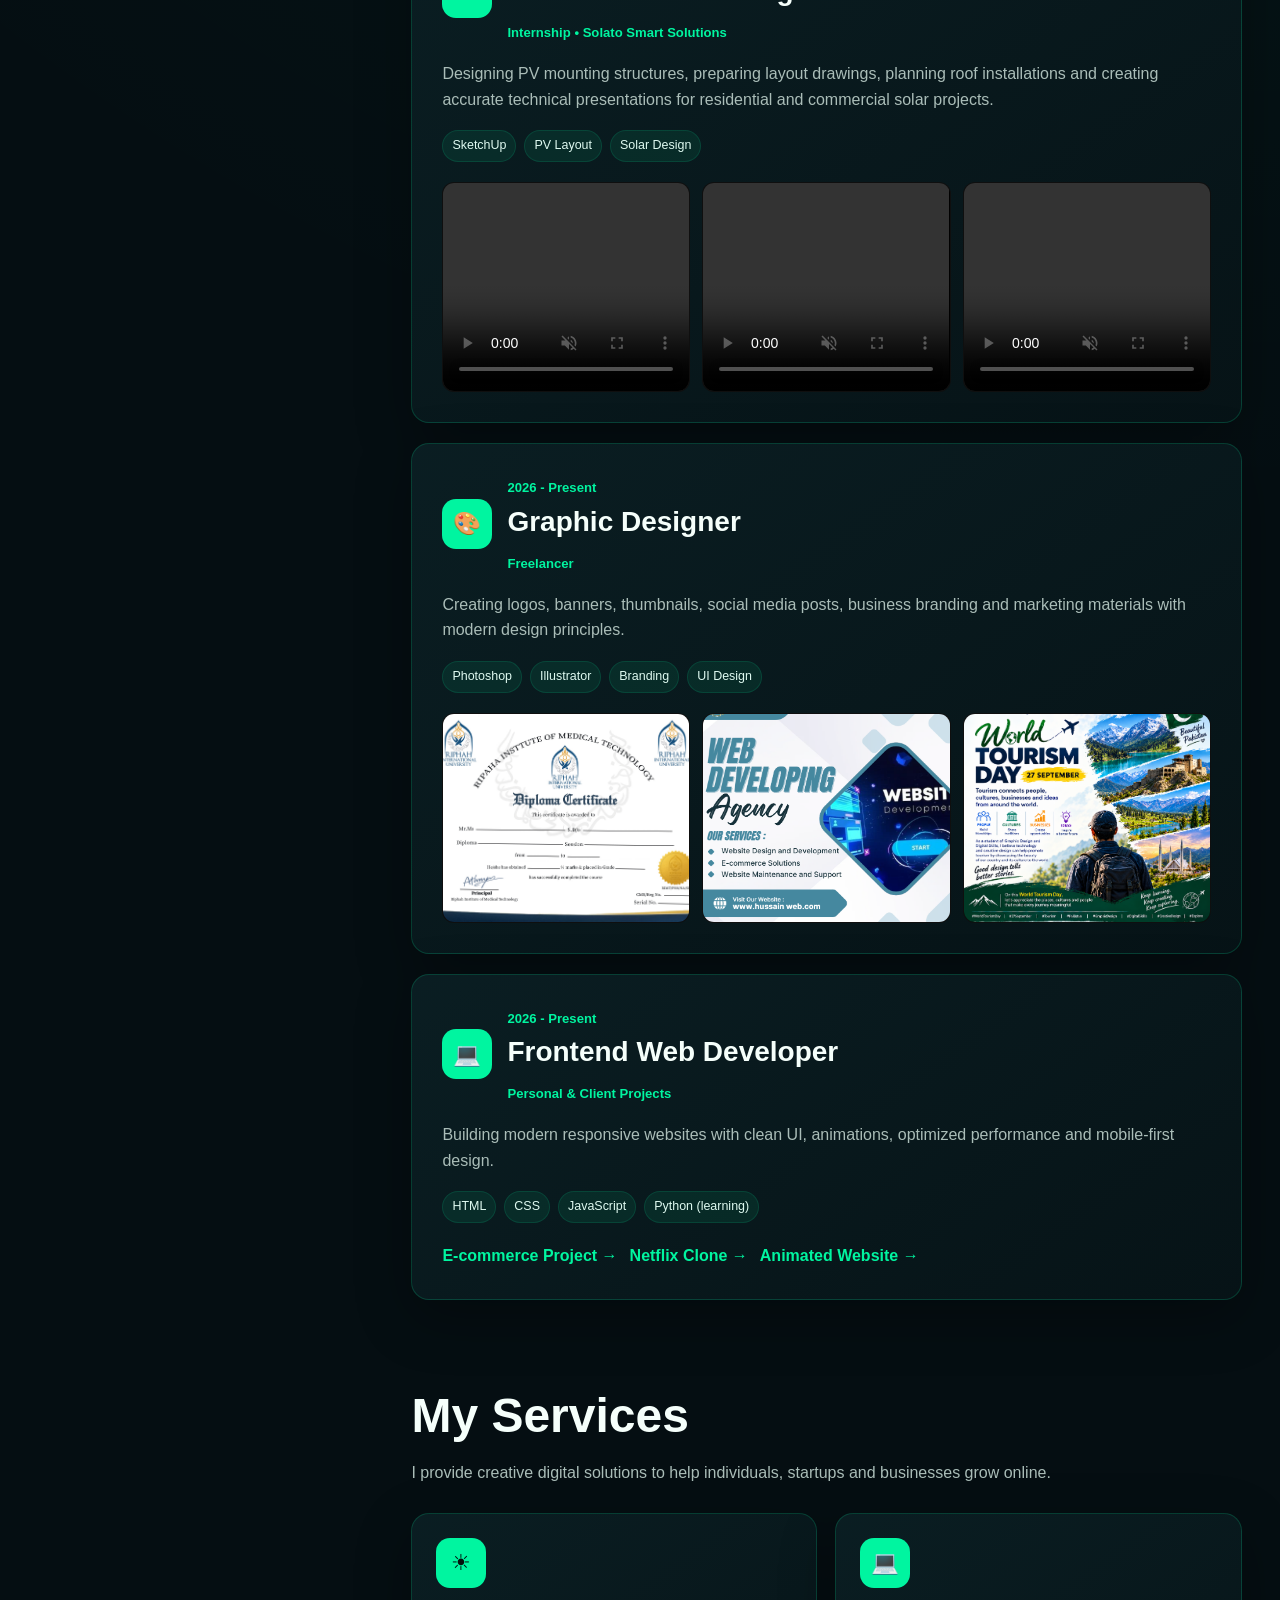
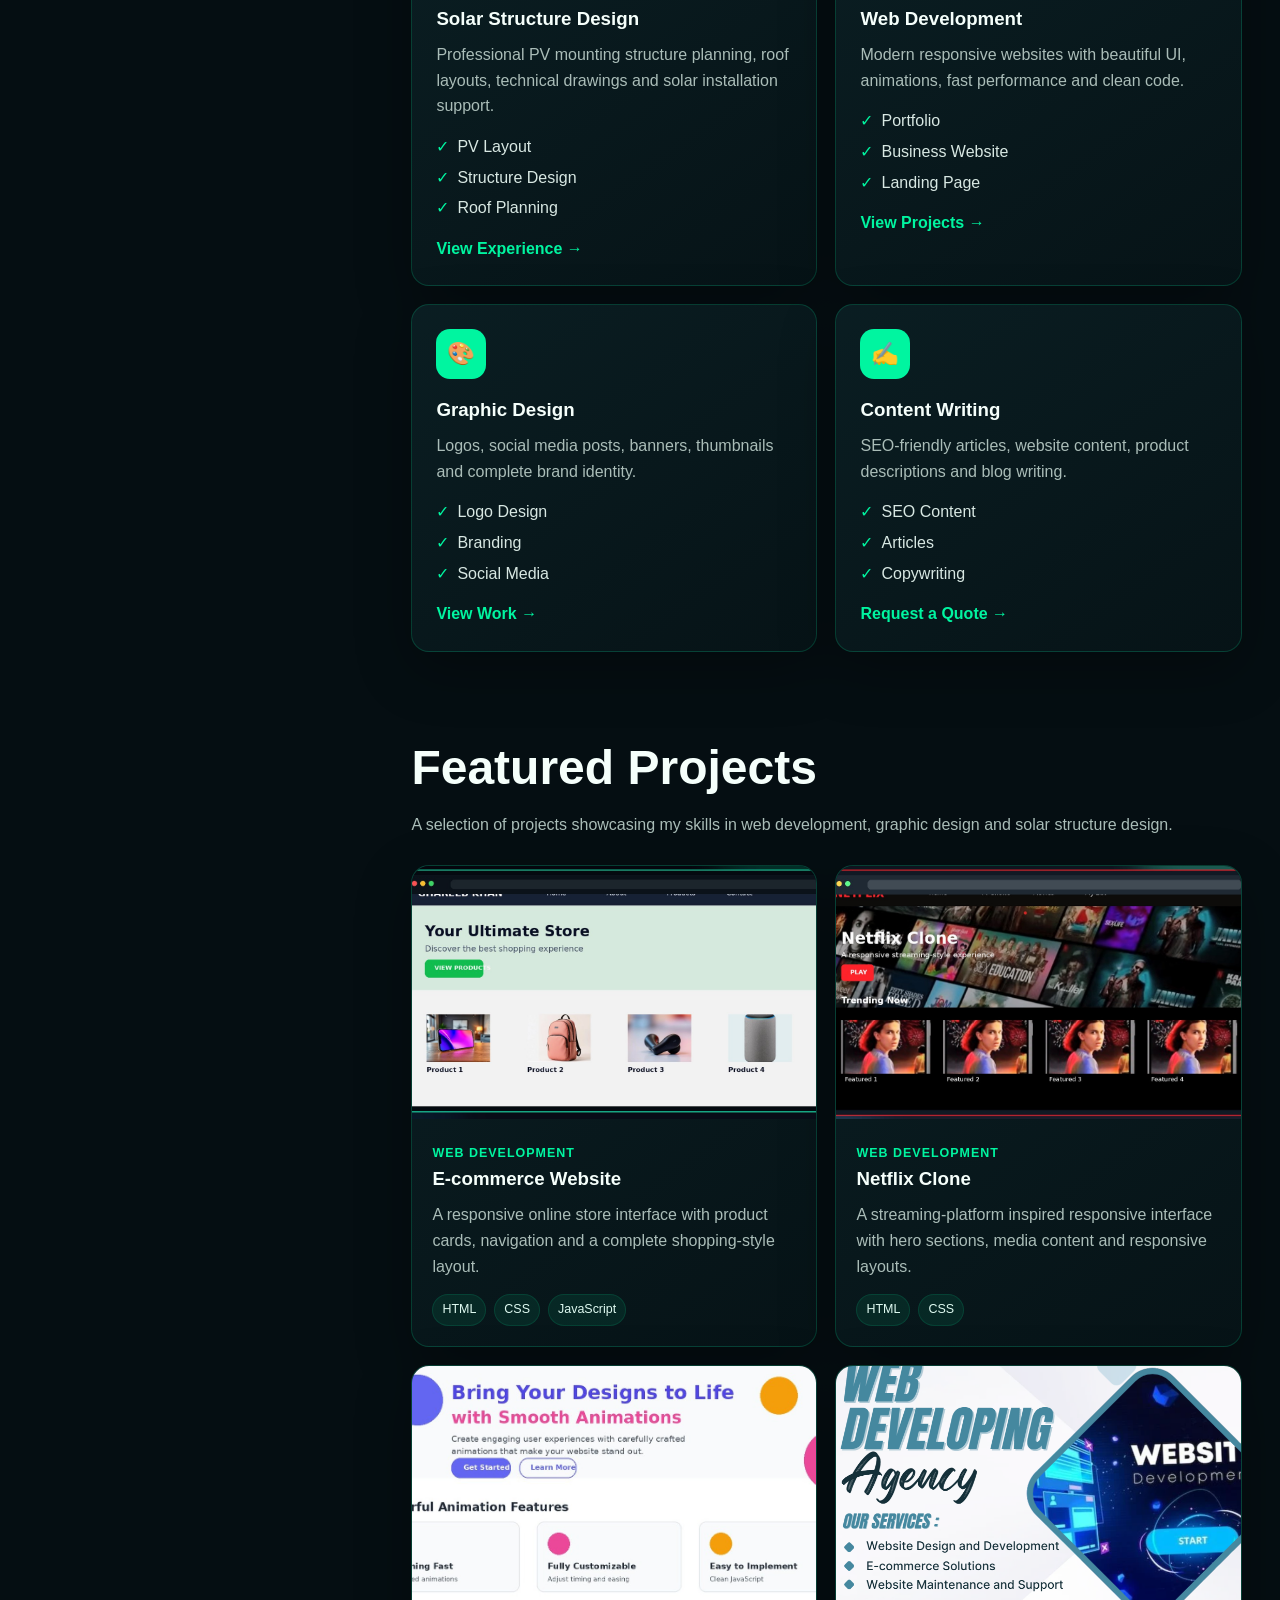
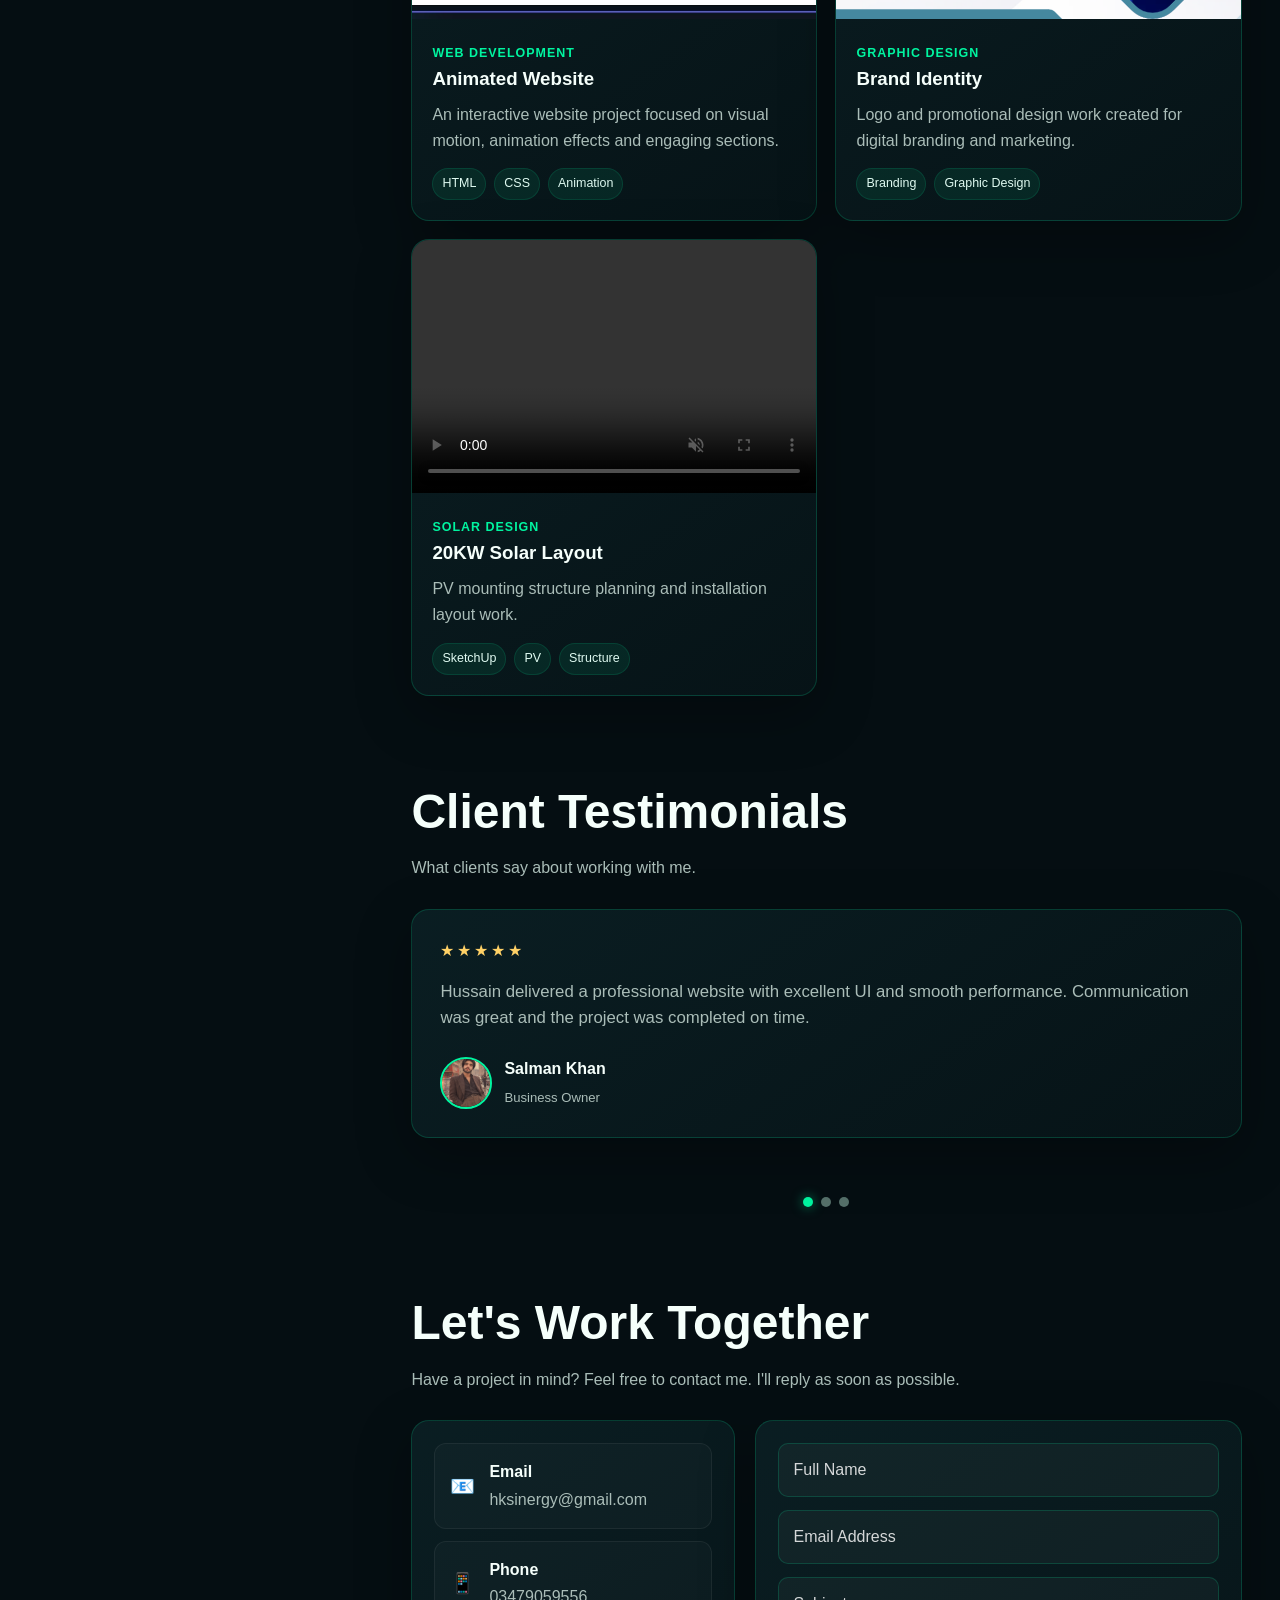
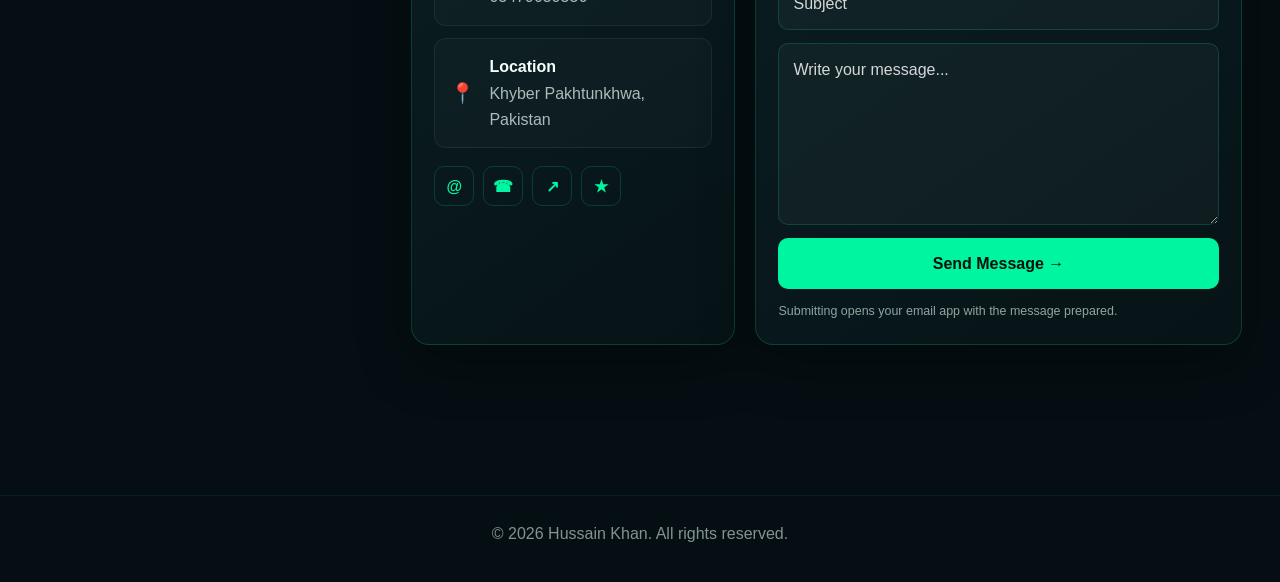
==== commit 25a0e61c: "Update index.html" ====
--- a/index.html
+++ b/index.html
@@ -1,6 +1,7 @@
 <!doctype html>
 <html lang="en">
 <head>
+  <link rel="icon" type="image/png" href="images/favicon.png">
   <meta charset="UTF-8">
   <meta name="viewport" content="width=device-width, initial-scale=1.0">
   <meta name="description" content="Hussain Khan —Web developer ,Product ads creater, Graphic Designer, Product ads creater and Solar Structure Designer.">
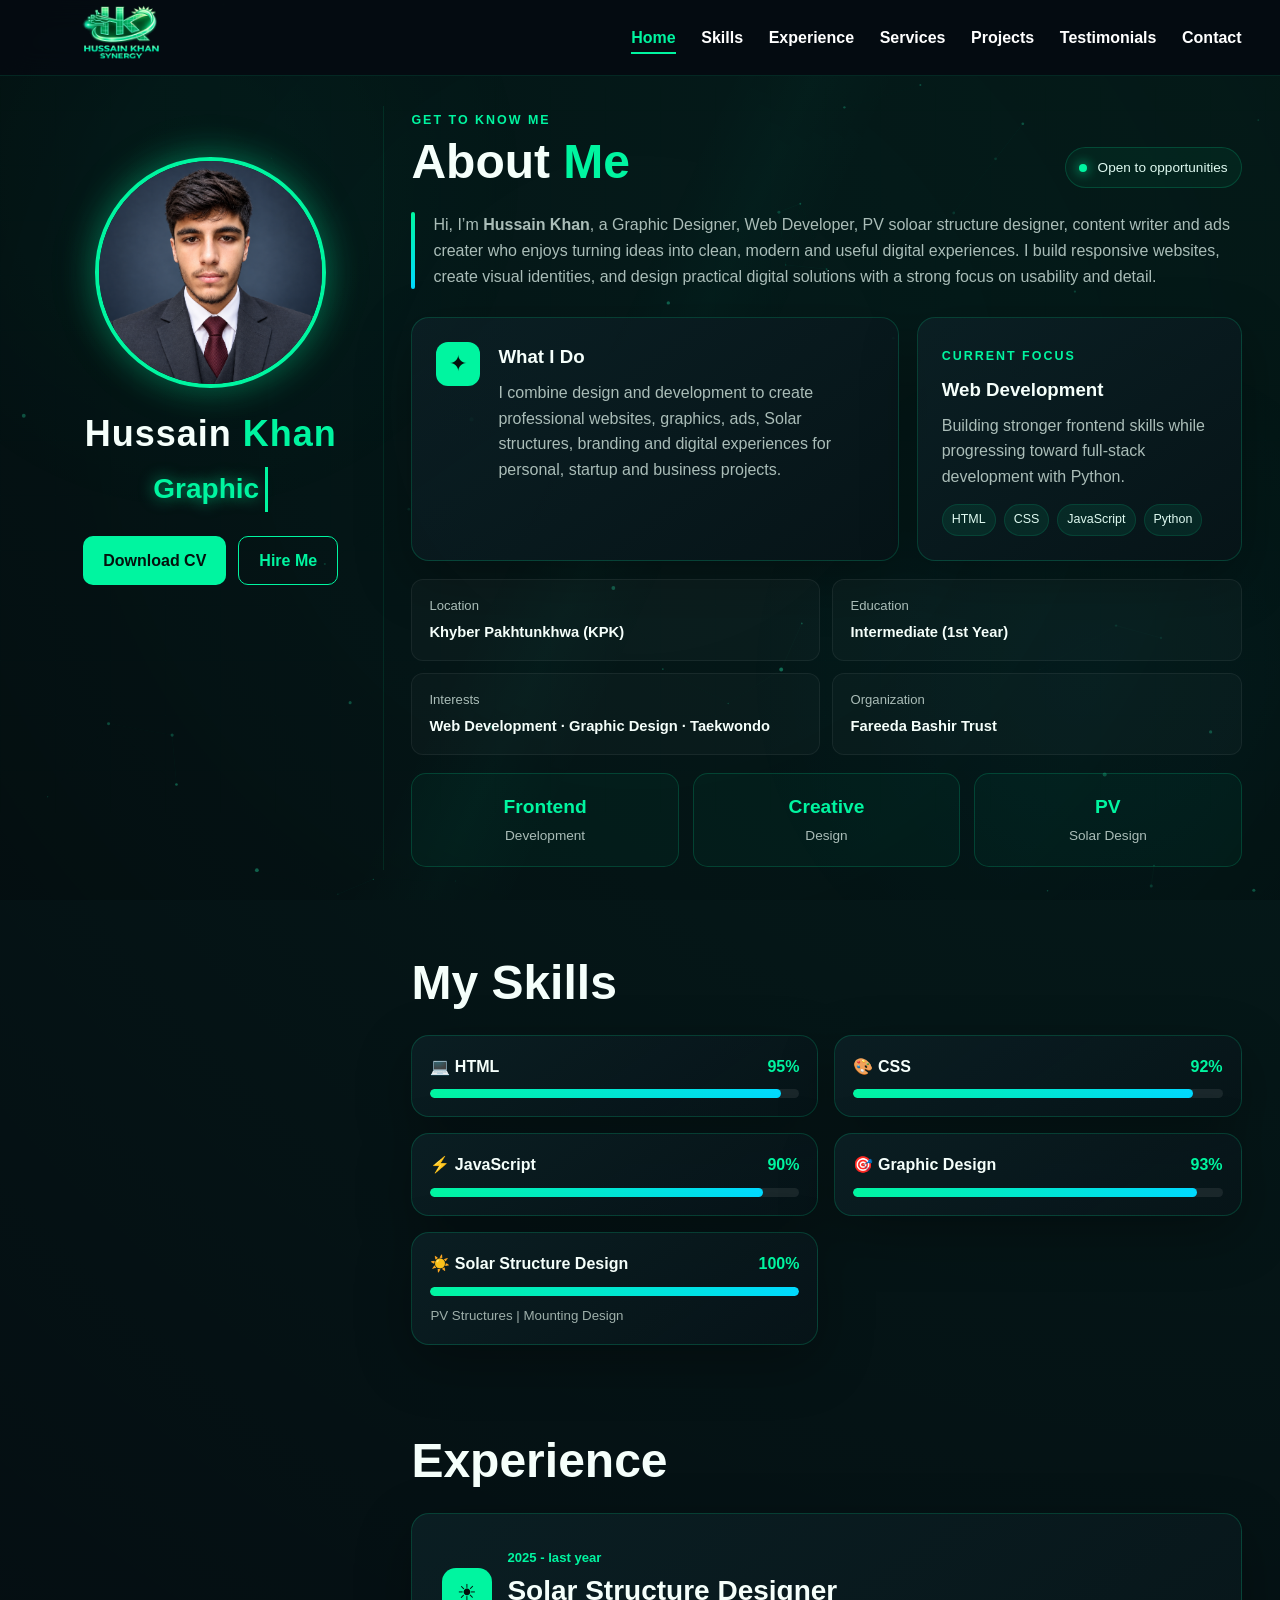
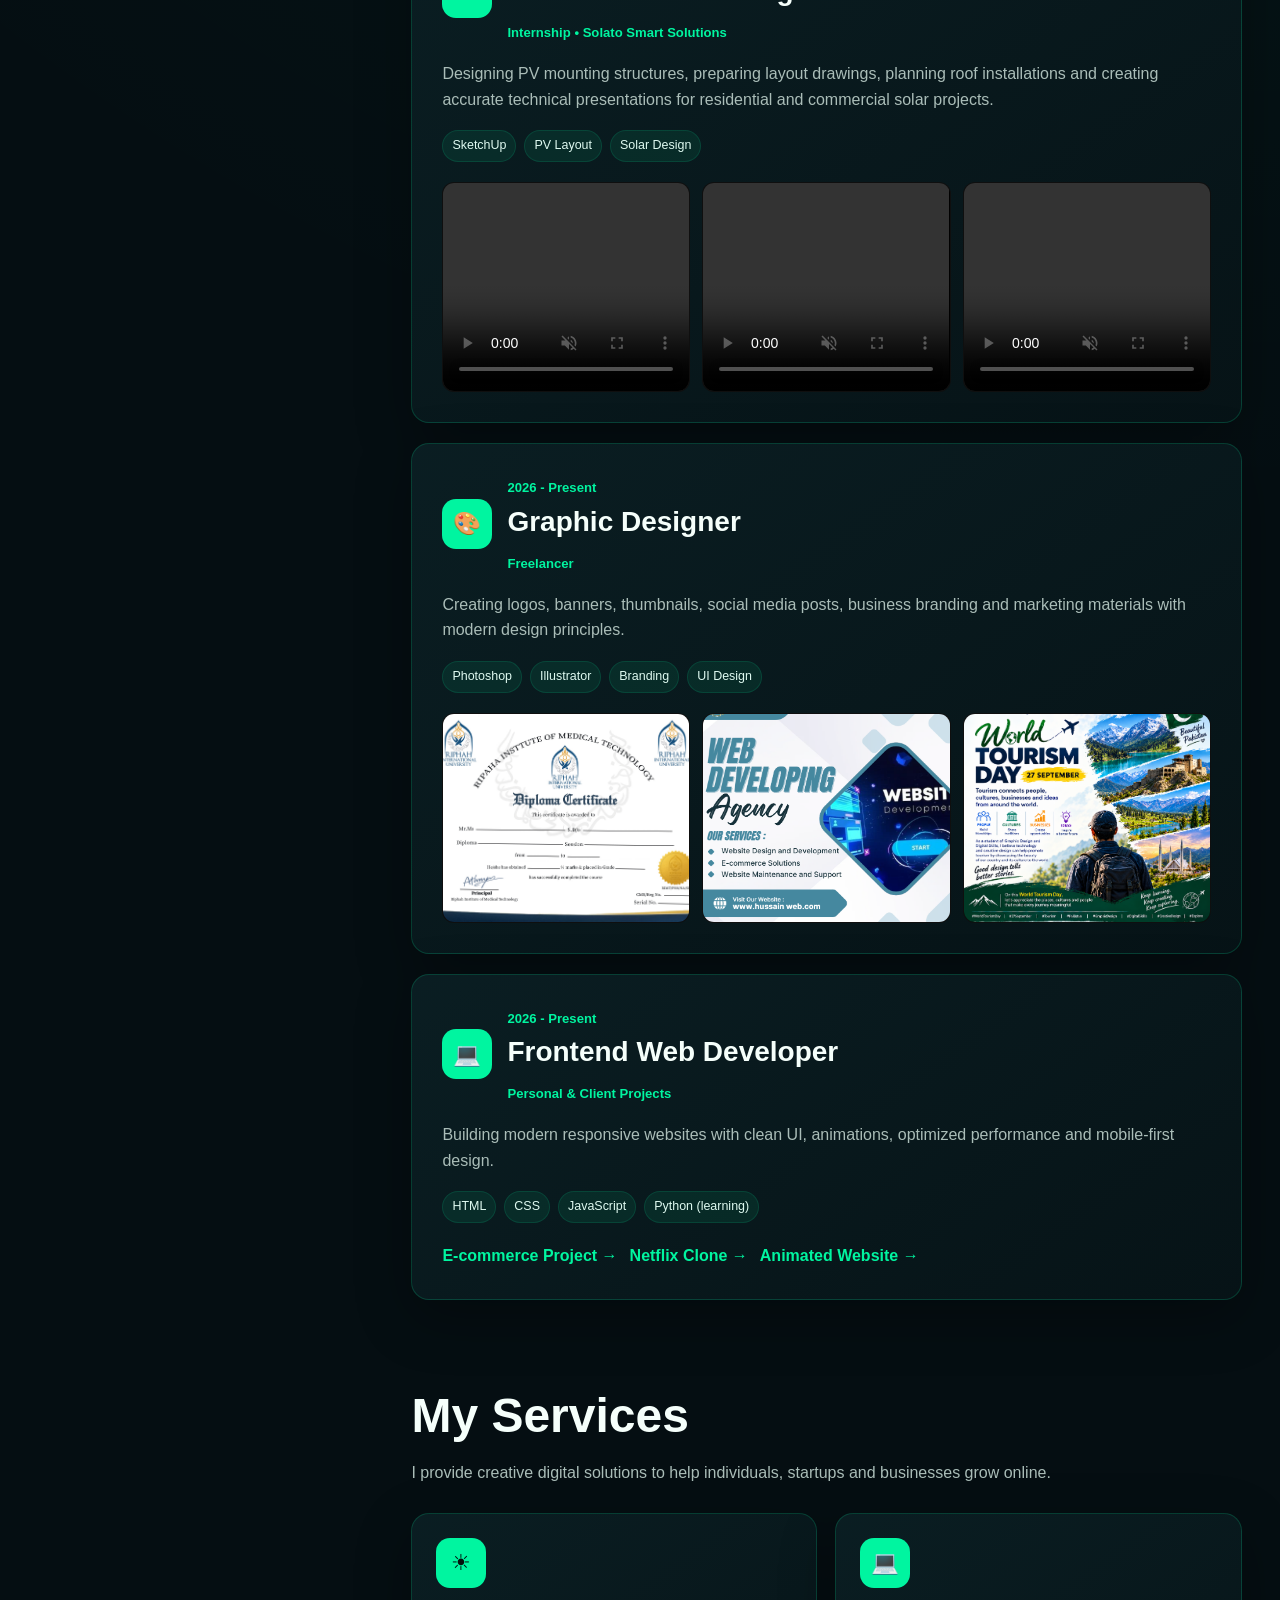
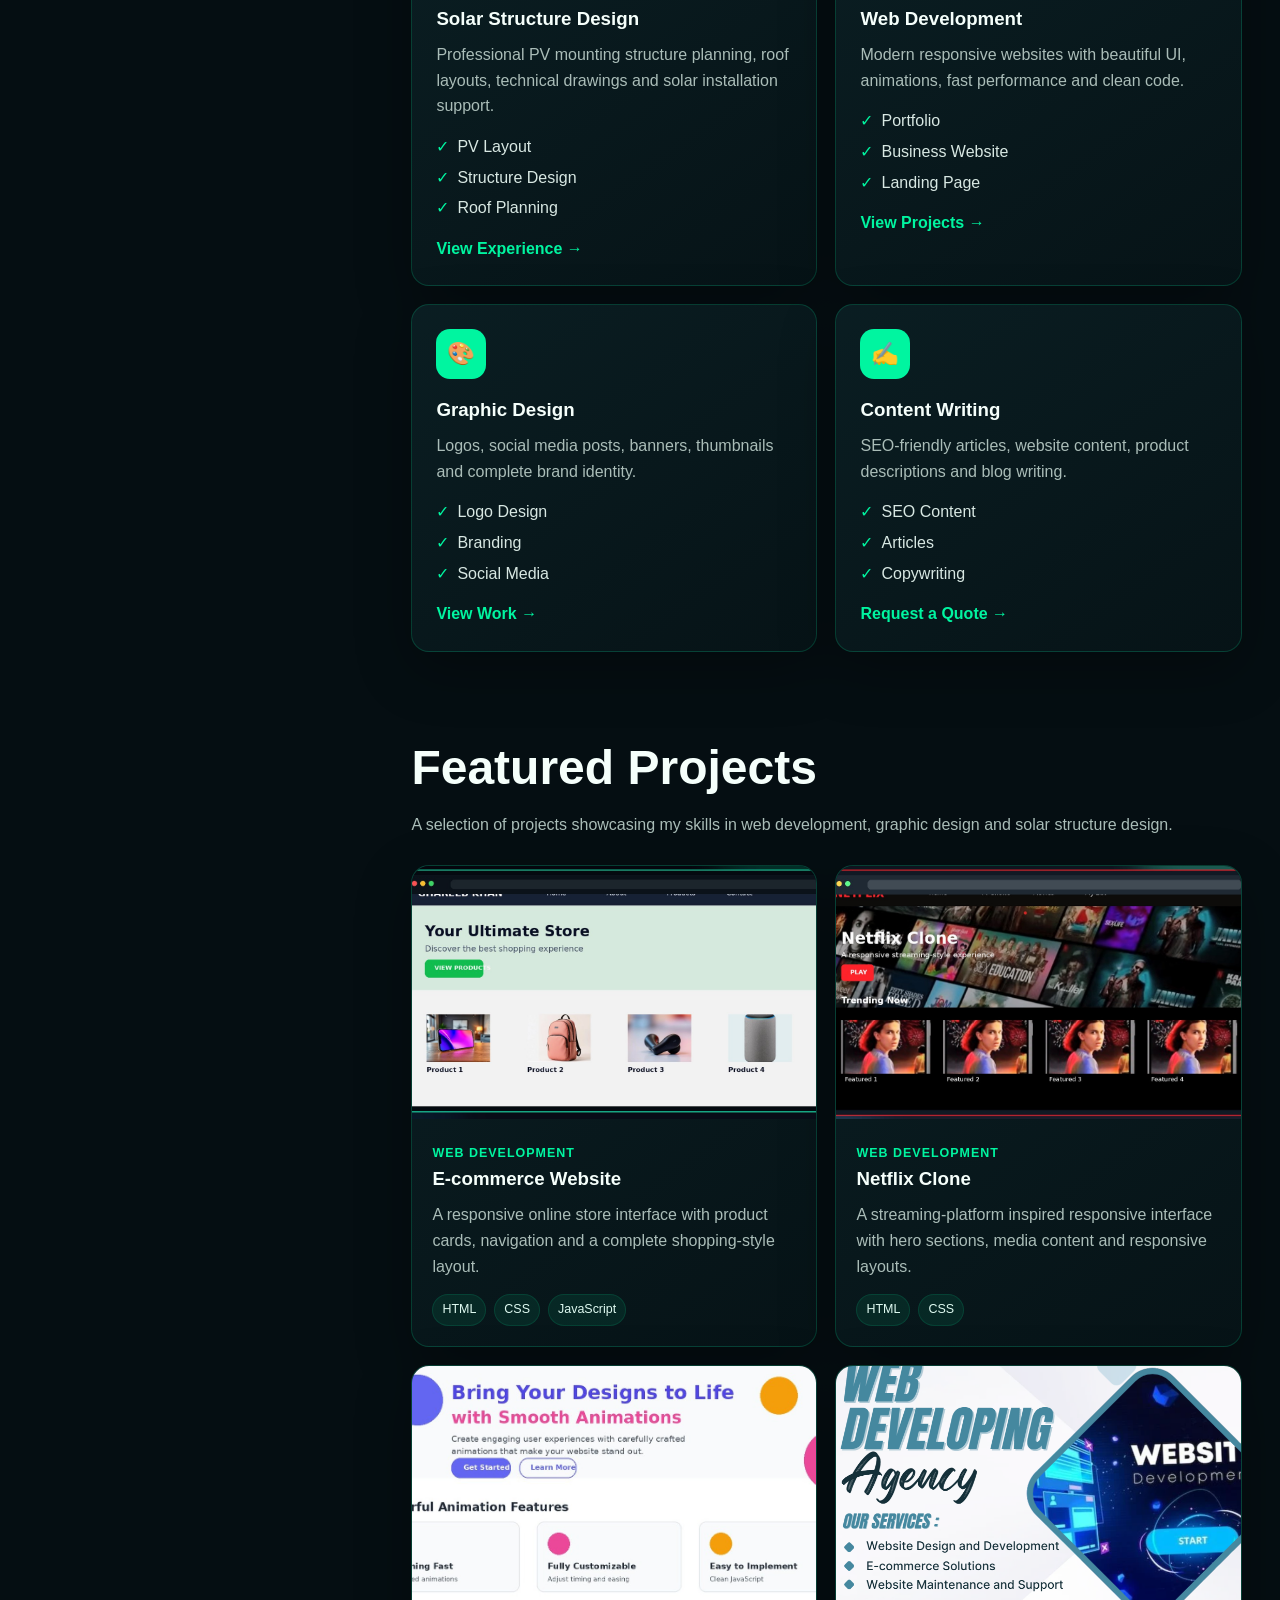
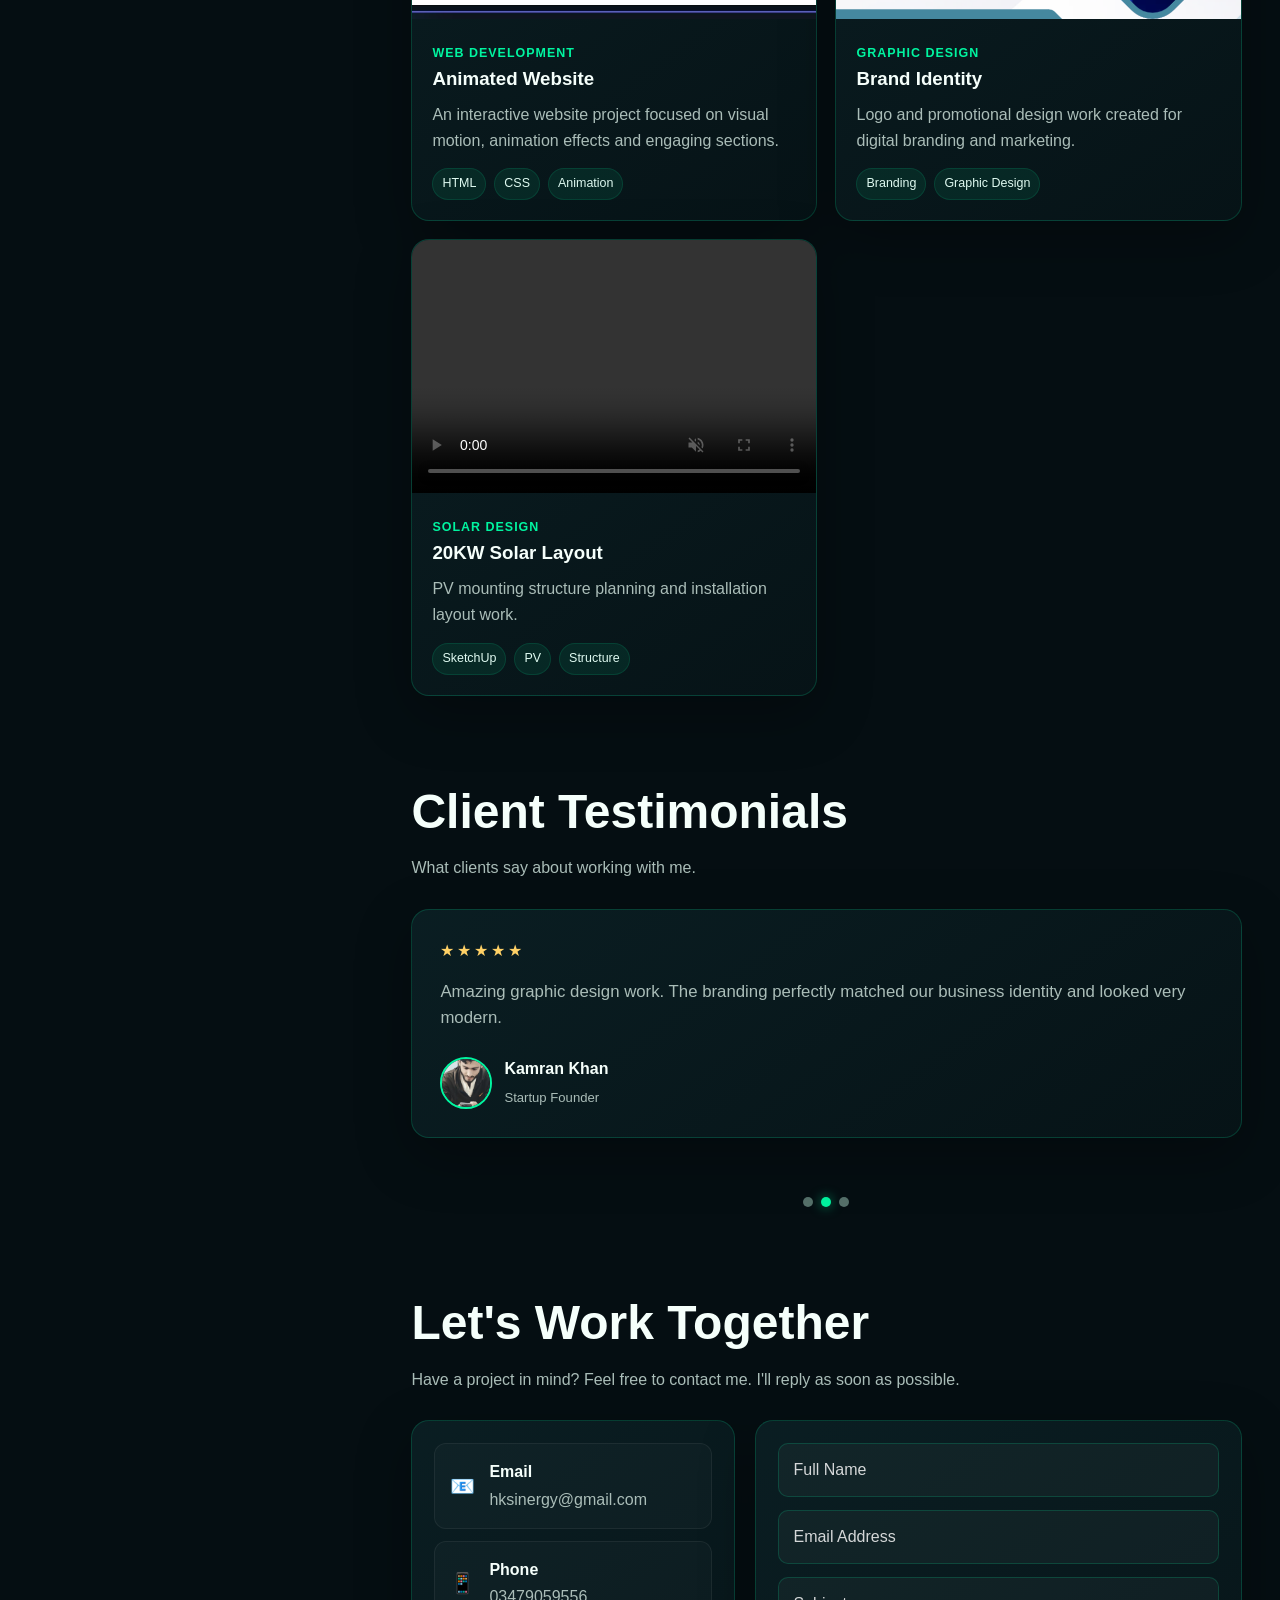
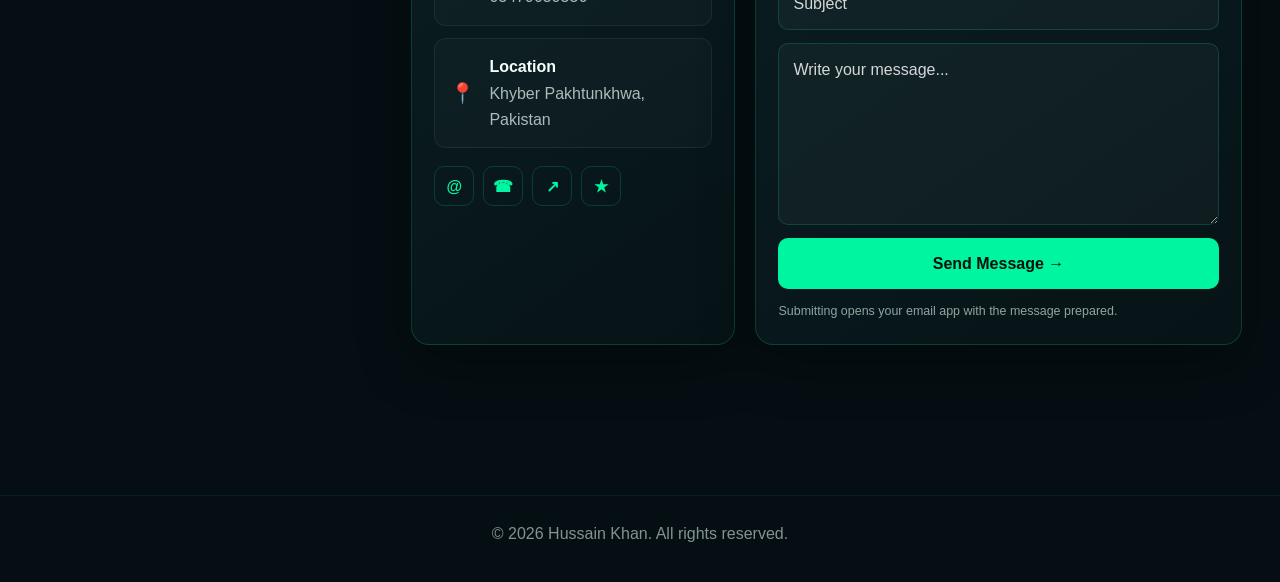
==== commit a3272901: "Update index.html" ====
--- a/index.html
+++ b/index.html
@@ -132,7 +132,7 @@
           <p class="exp-text">Building modern responsive websites with clean UI, animations, optimized performance and mobile-first design.</p>
           <div class="tech-stack"><span>HTML</span><span>CSS</span><span>JavaScript</span><span>Python (learning)</span></div>
           <div class="project-links-row">
-            <a href="projects/e-commerce/index.html">E-commerce Project →</a>
+            <a href="projects/e%20commerce/index.html">E-commerce Project →</a>
             <a href="projects/netflix/Netflix Clone.html">Netflix Clone →</a>
             <a href="projects/animated-website/index.html">Animated Website →</a>
           </div>
@@ -155,7 +155,7 @@
         <p class="section-desc">A selection of projects showcasing my skills in web development, graphic design and solar structure design.</p>
         <div class="projects-grid">
           <article class="project-card">
-            <div class="project-image"><img src="images/e commerce pic.jpg" alt="E-commerce project preview"><div class="project-overlay"><a href="projects/e-commerce/index.html">Live Demo</a></div></div>
+            <div class="project-image"><img src="images/e commerce pic.jpg" alt="E-commerce project preview"><div class="project-overlay"><a href="projects/e%20commerce/index.html">Live Demo</a></div></div>
             <div class="project-content"><span class="project-category">Web Development</span><h3>E-commerce Website</h3><p>A responsive online store interface with product cards, navigation and a complete shopping-style layout.</p><div class="tech"><span>HTML</span><span>CSS</span><span>JavaScript</span></div></div>
           </article>
 
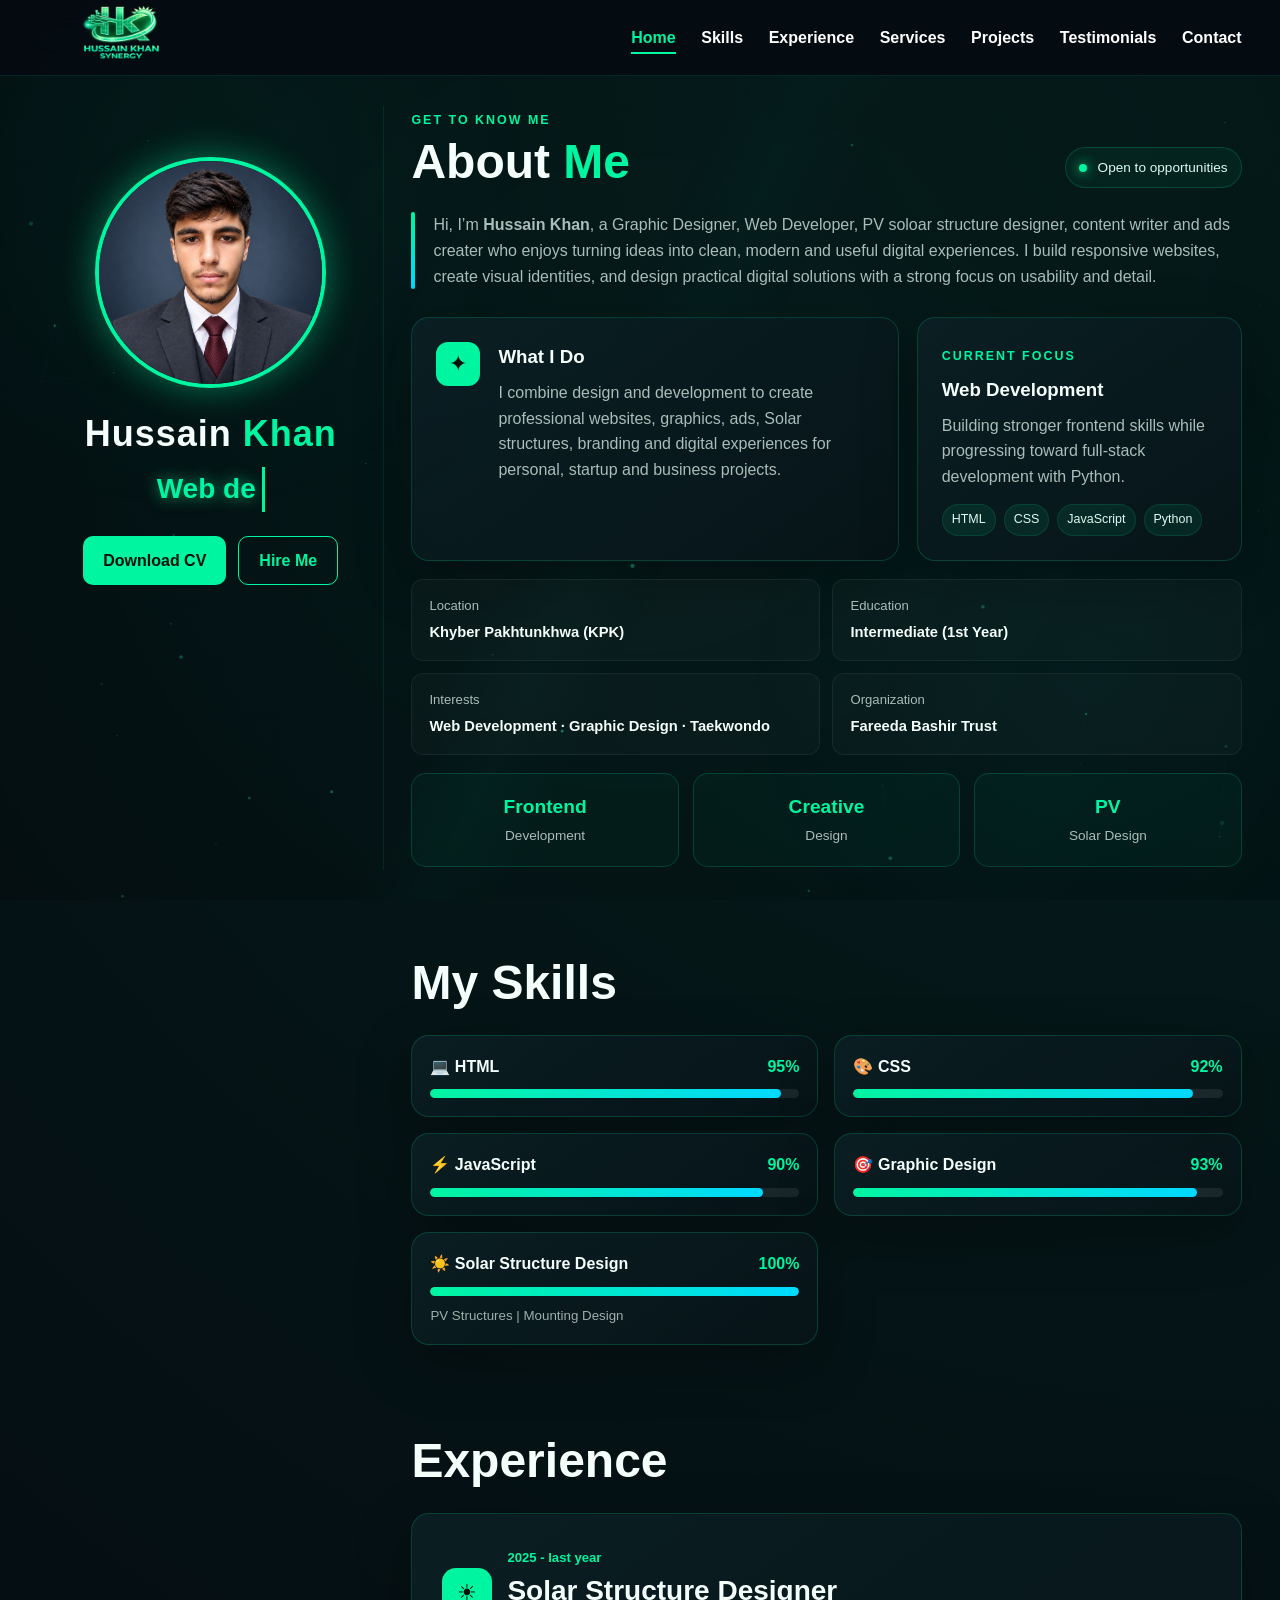
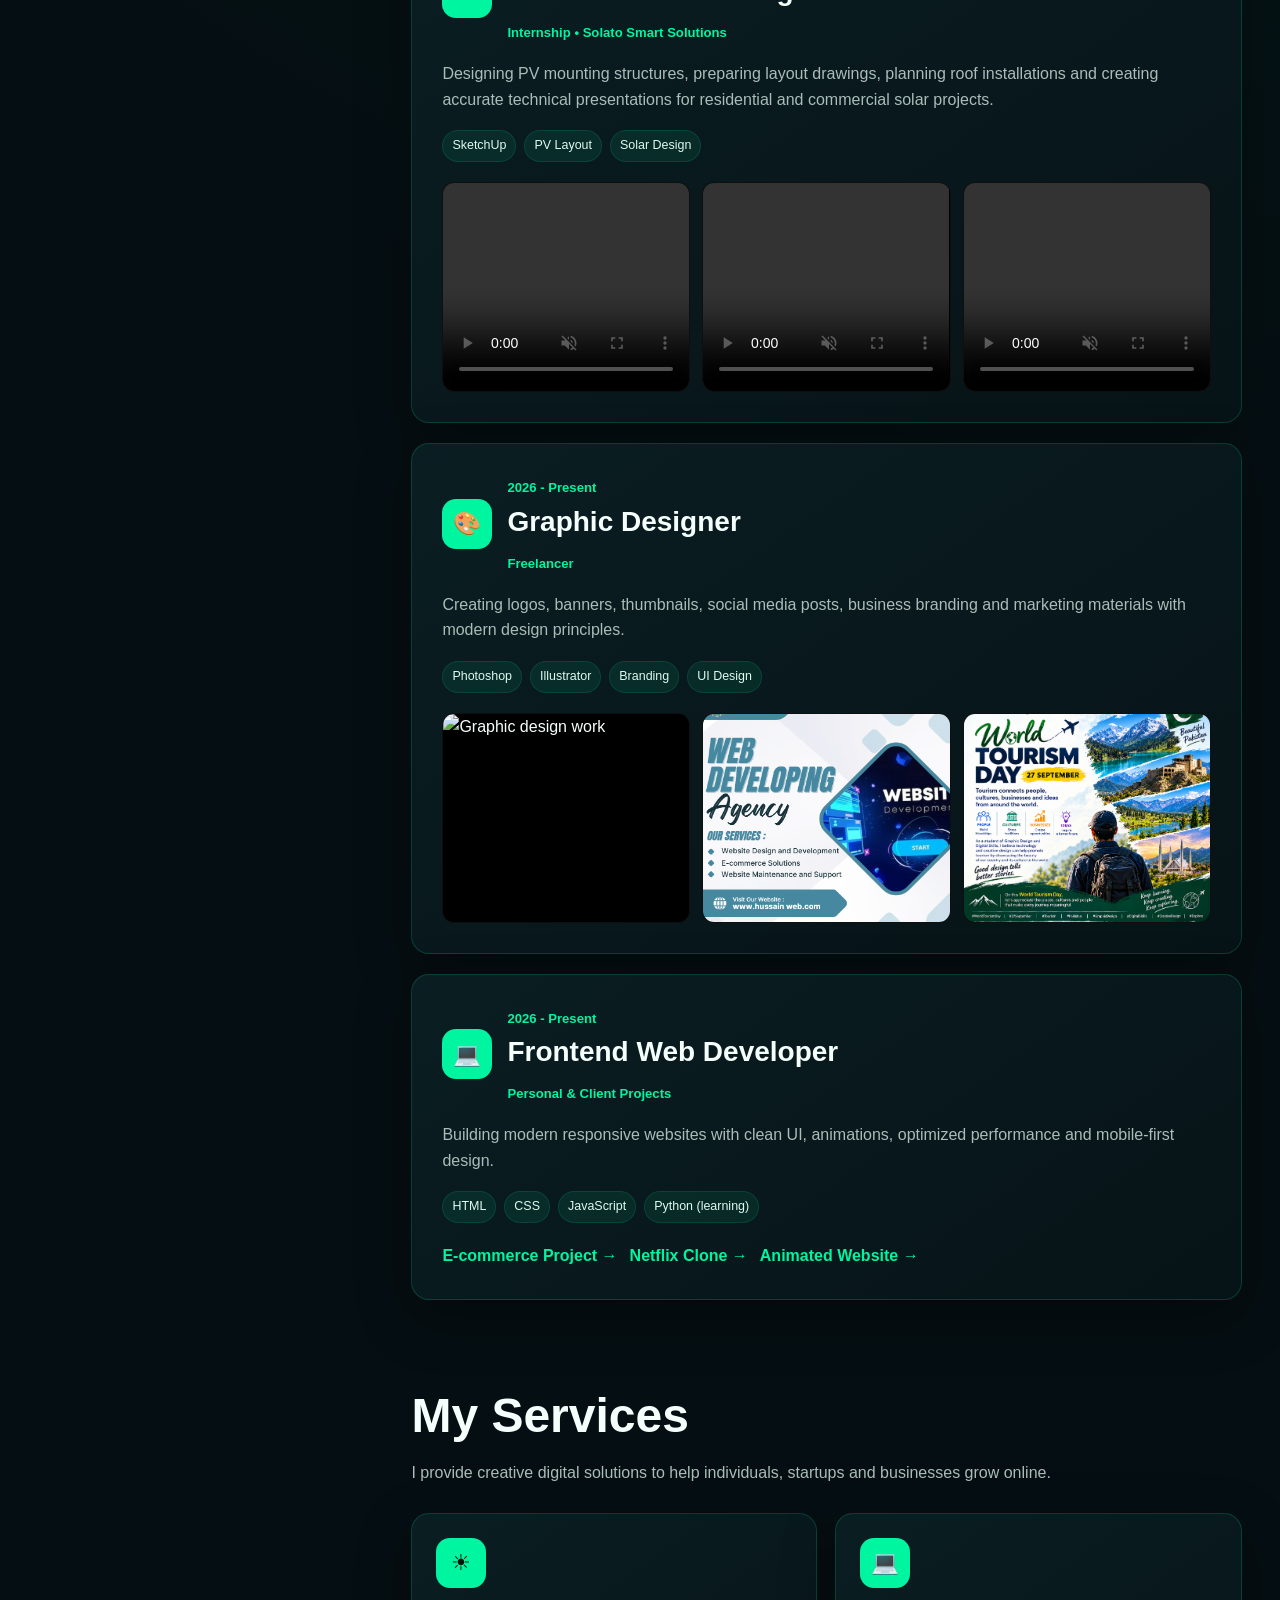
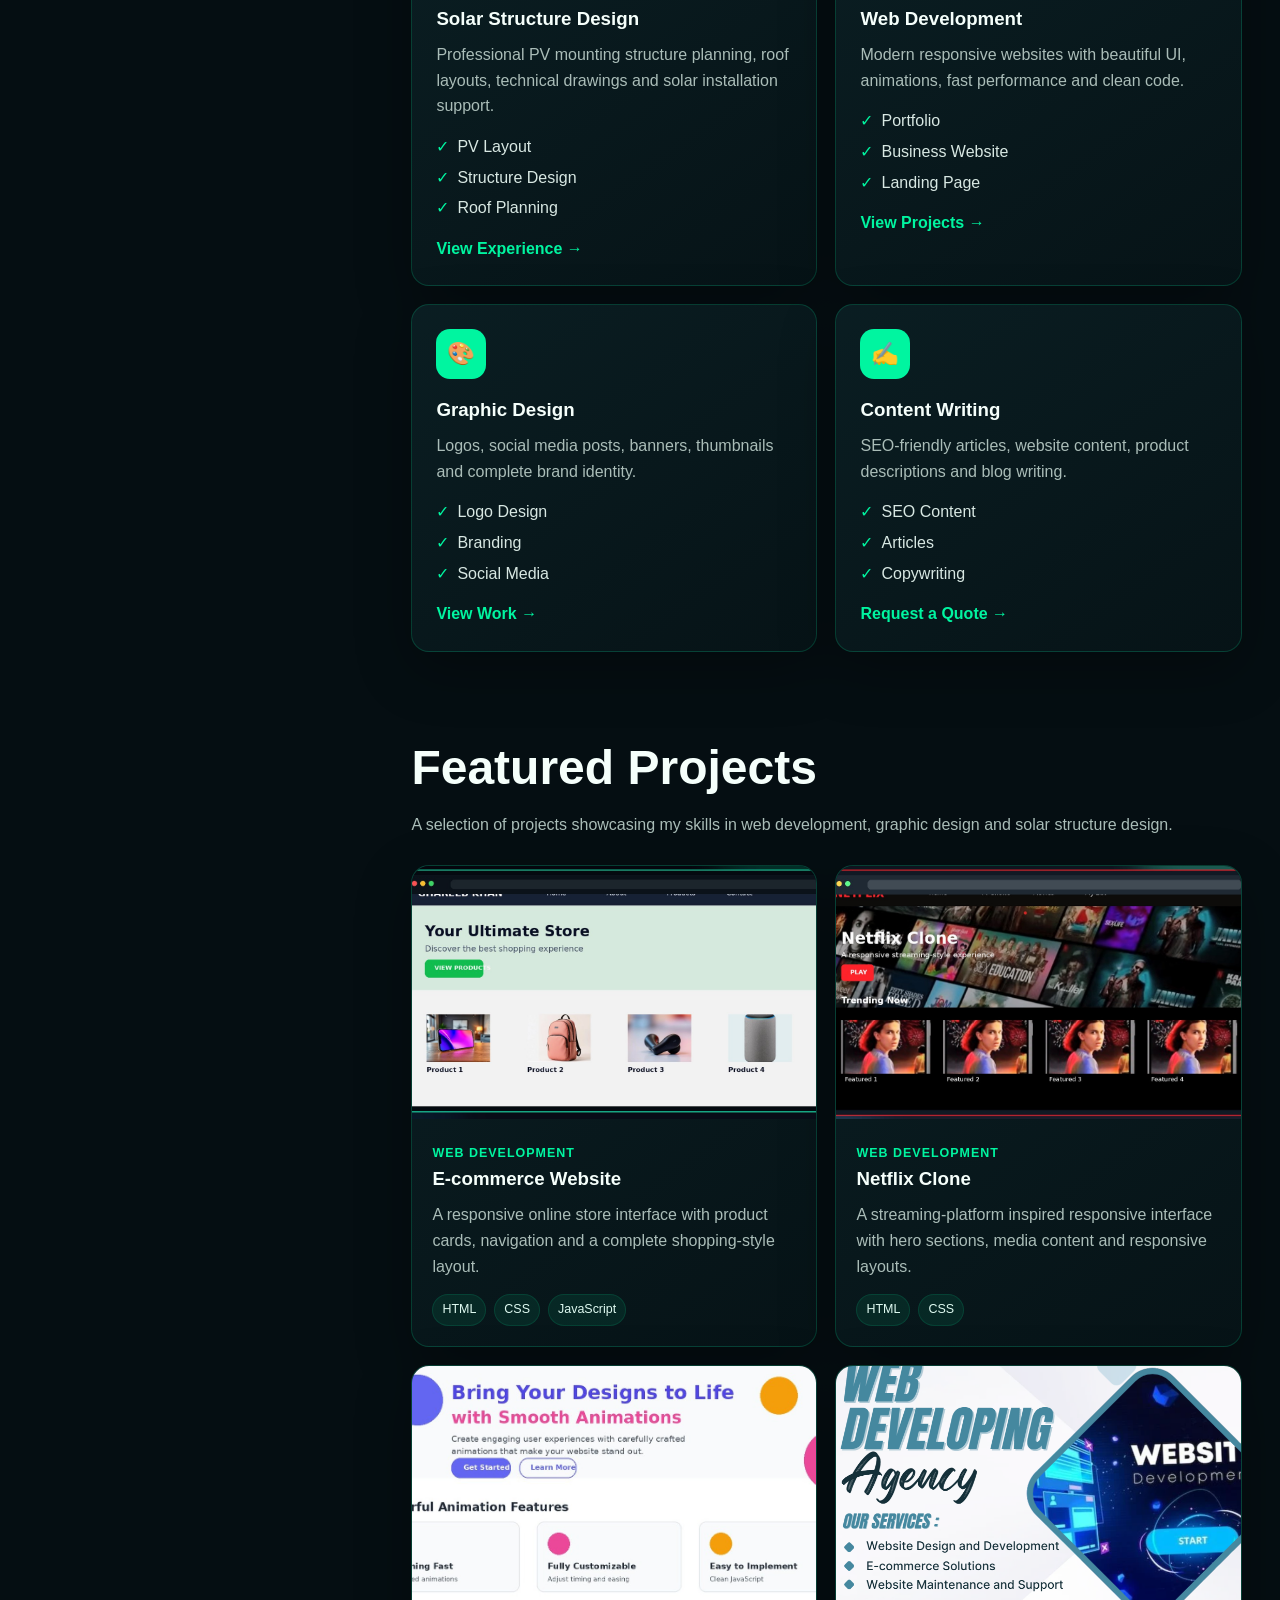
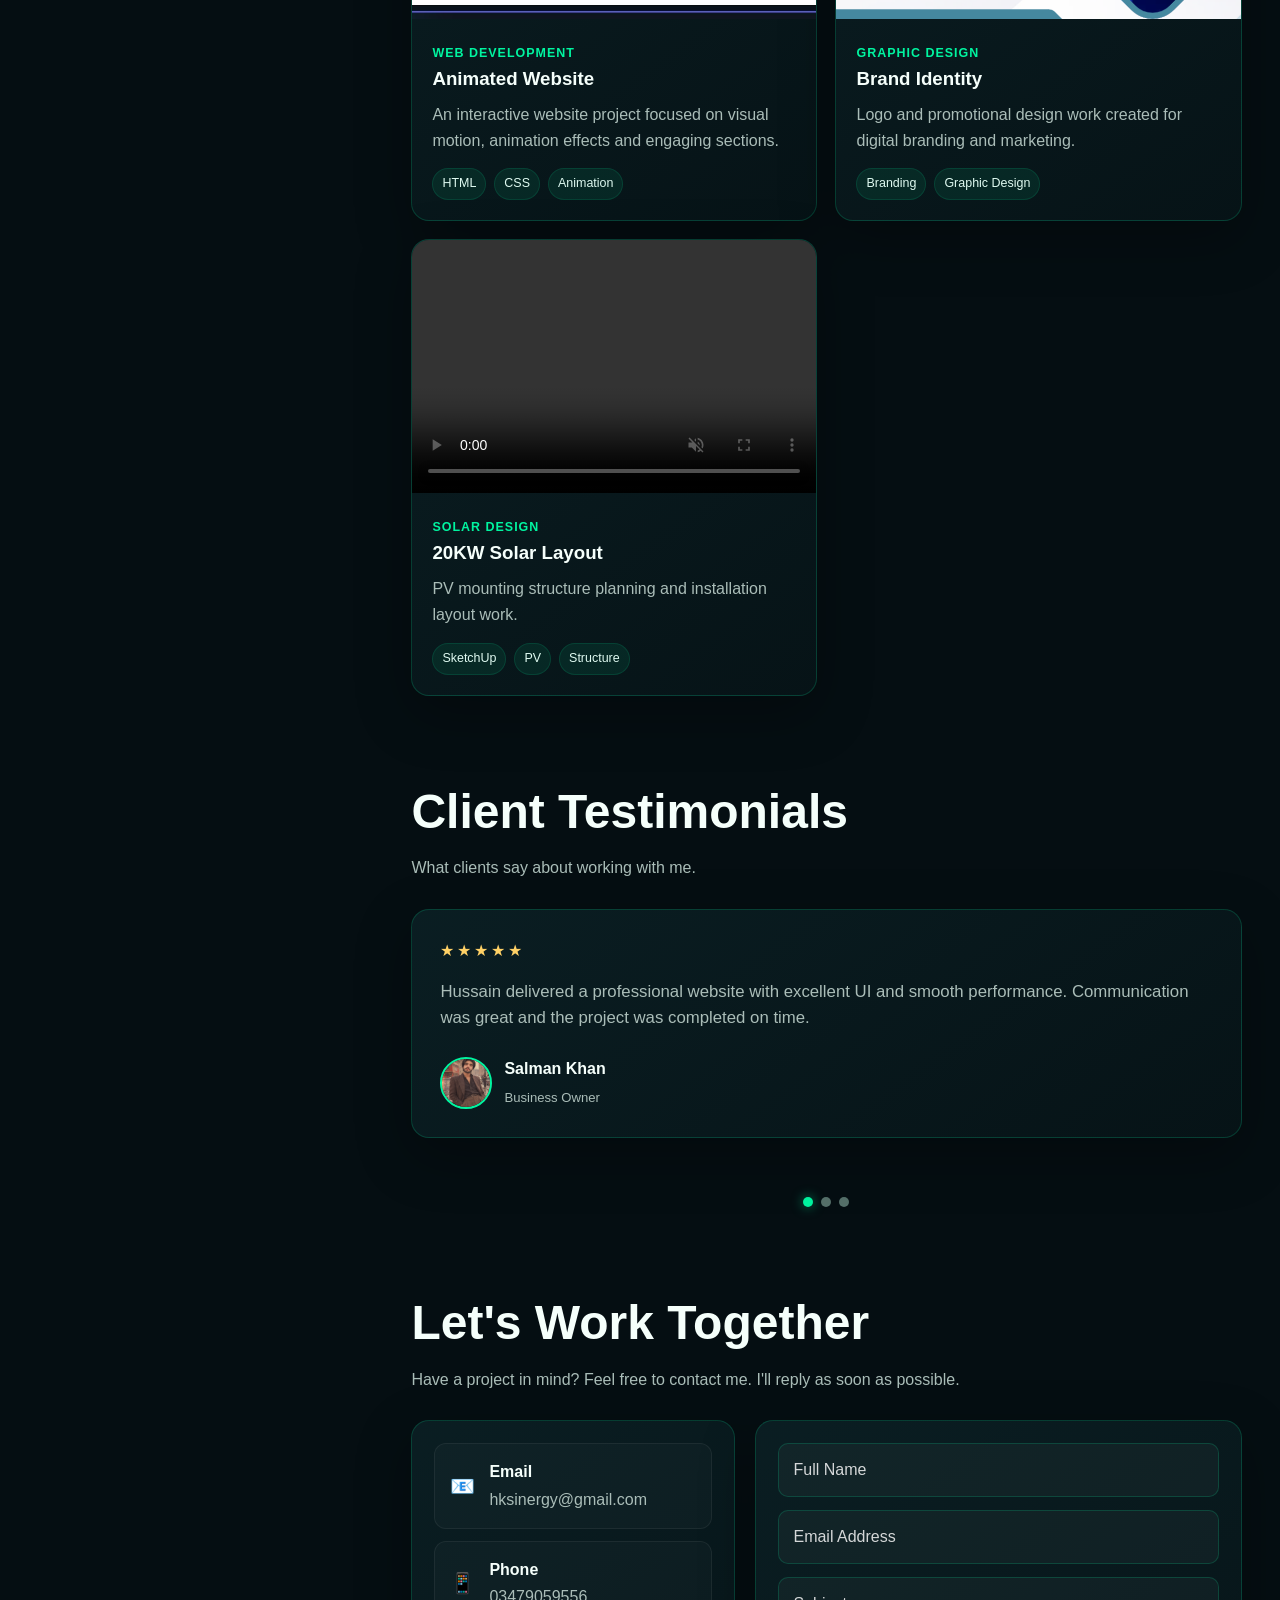
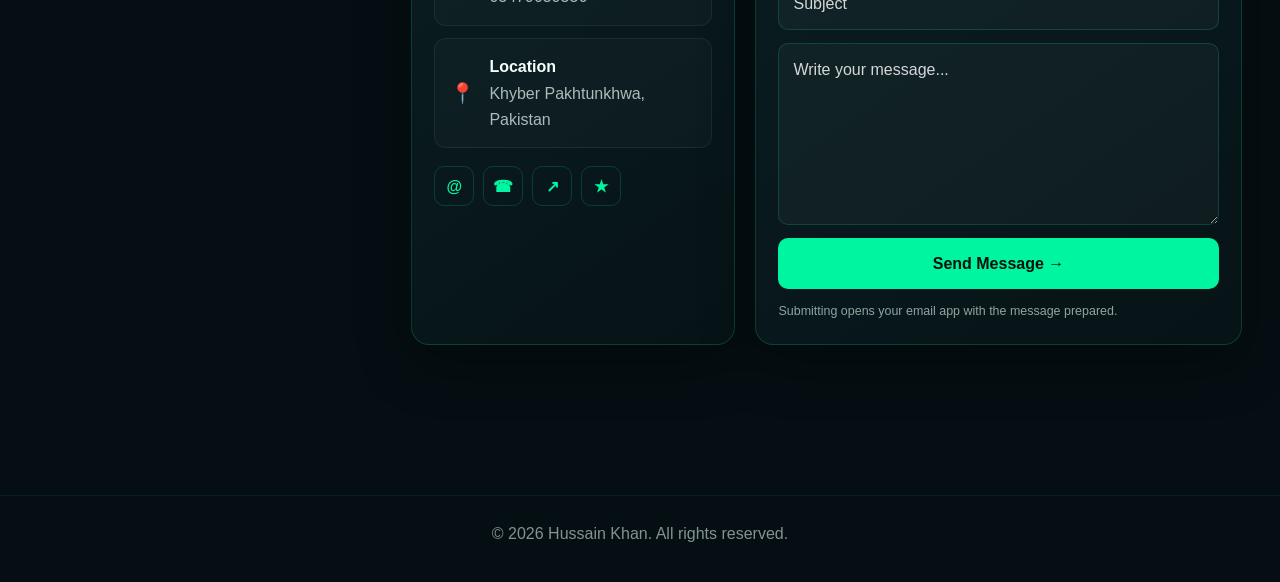
==== commit 13df5393: "Update index.html" ====
--- a/index.html
+++ b/index.html
@@ -124,7 +124,7 @@
           <div class="exp-top"><div class="exp-icon">🎨</div><div class="exp-info"><span class="exp-date">2026 - Present</span><h3>Graphic Designer</h3><p class="company">Freelancer</p></div></div>
           <p class="exp-text">Creating logos, banners, thumbnails, social media posts, business branding and marketing materials with modern design principles.</p>
           <div class="tech-stack"><span>Photoshop</span><span>Illustrator</span><span>Branding</span><span>UI Design</span></div>
-          <div class="image-grid"><img src="images/khan.jpg" alt="Graphic design work"><img src="images/hussain web agency.png" alt="Hussain web agency design"><img src="images/design.png" alt="Graphic design sample"></div>
+          <div class="image-grid"><img src="images/poster.png" alt="Graphic design work"><img src="images/hussain web agency.png" alt="Hussain web agency design"><img src="images/design.png" alt="Graphic design sample"></div>
         </article>
 
         <article class="exp-card">
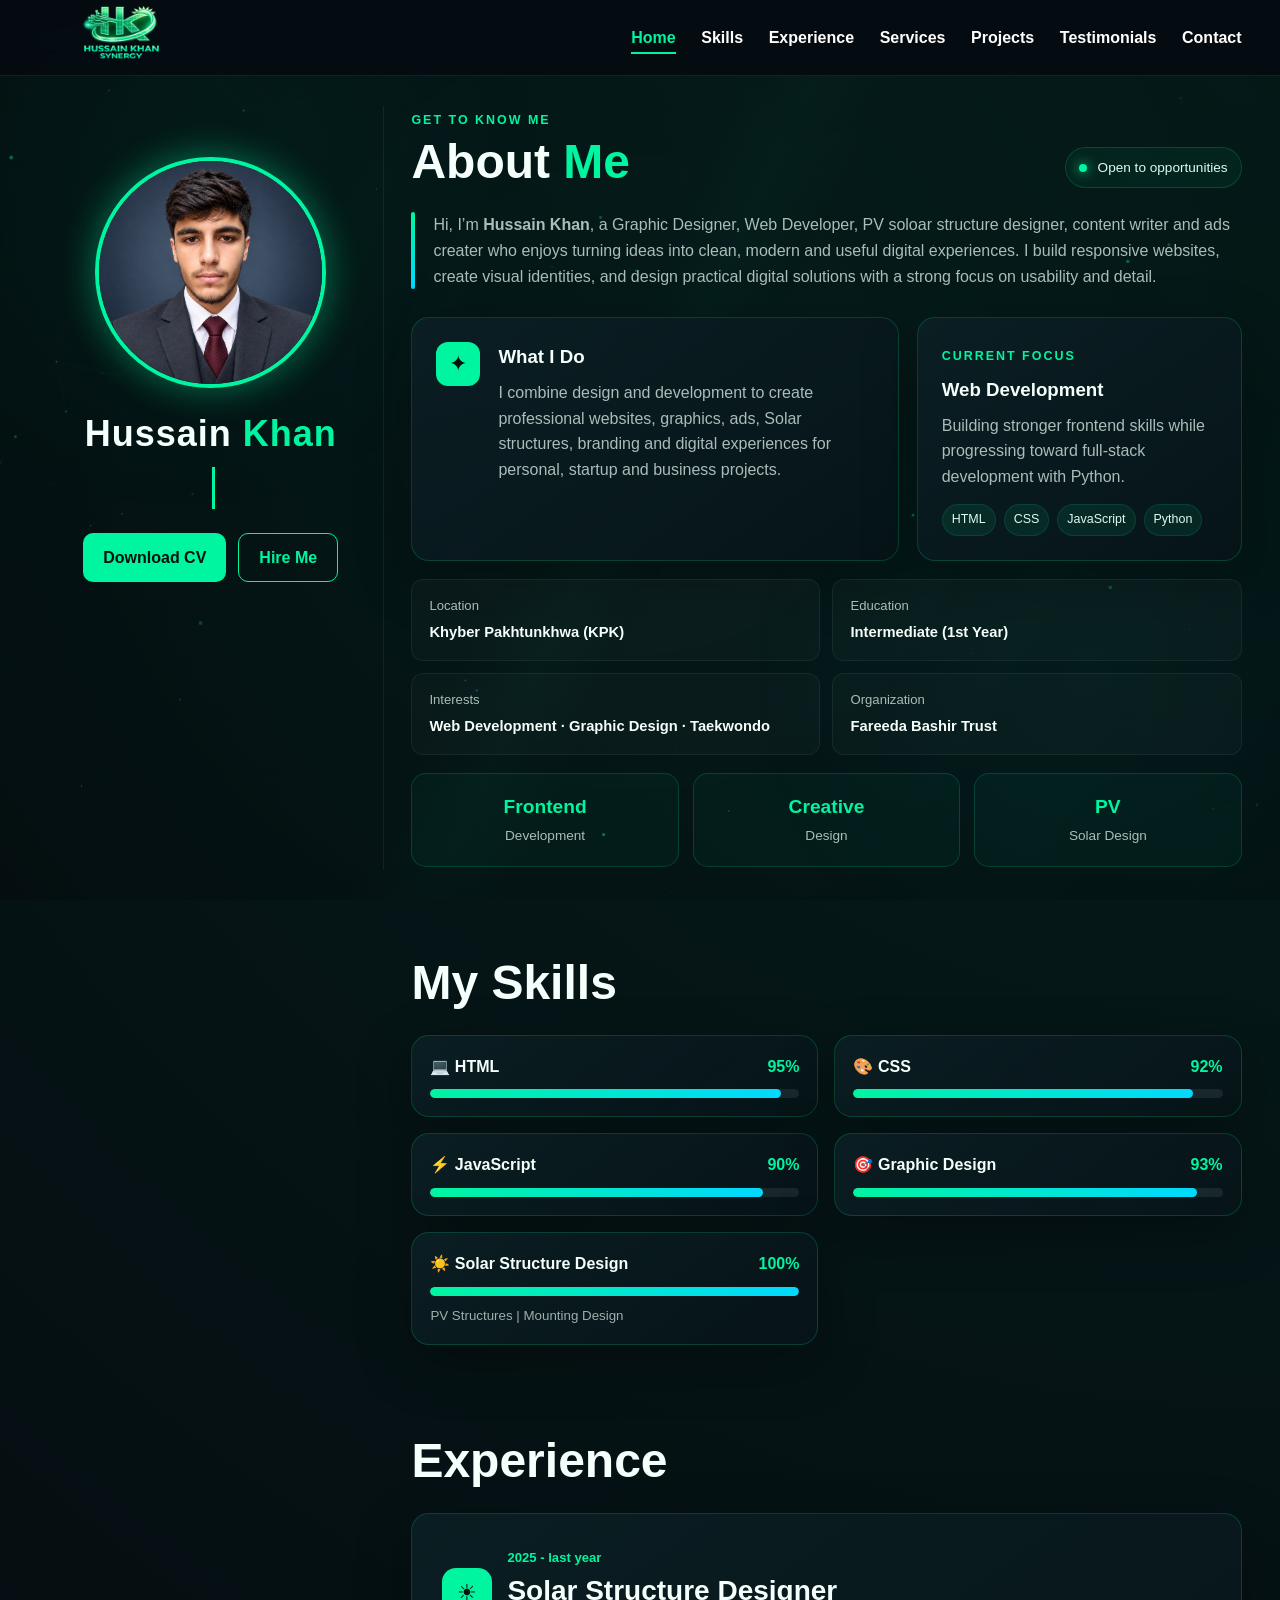
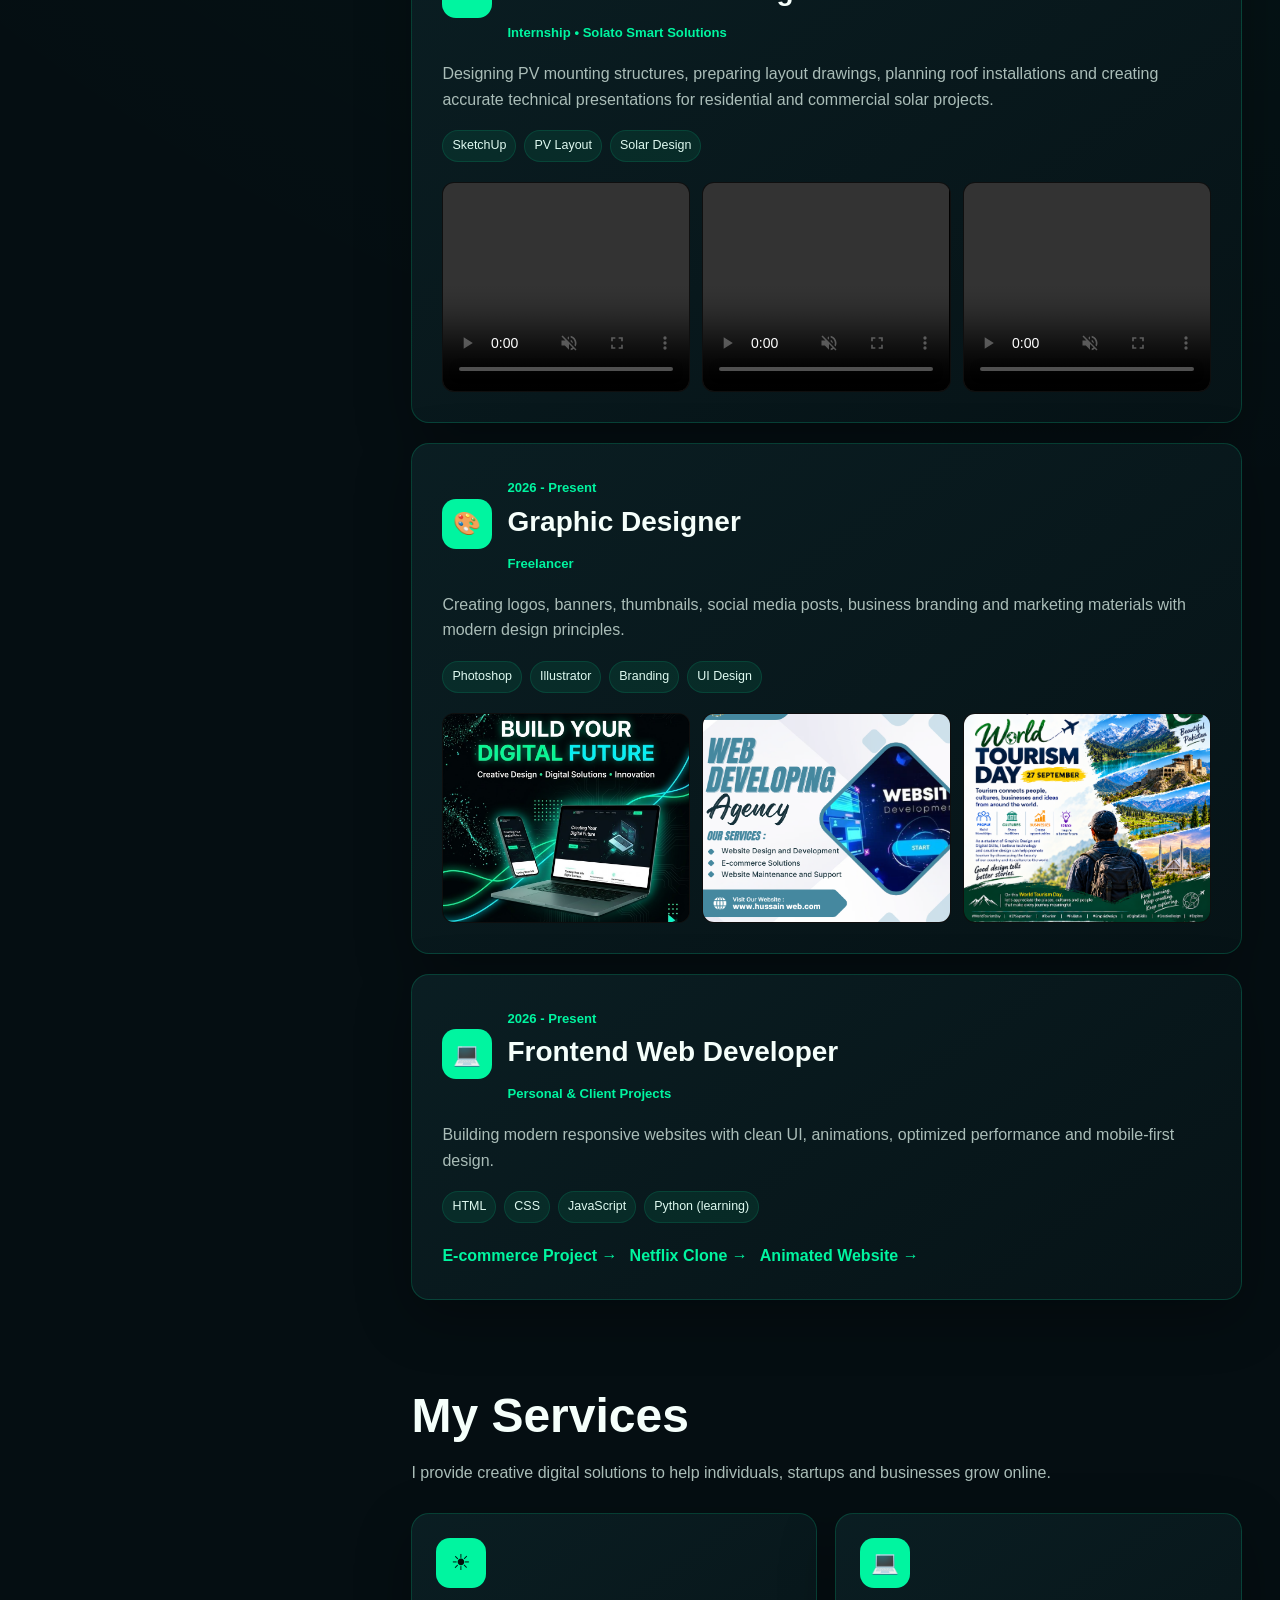
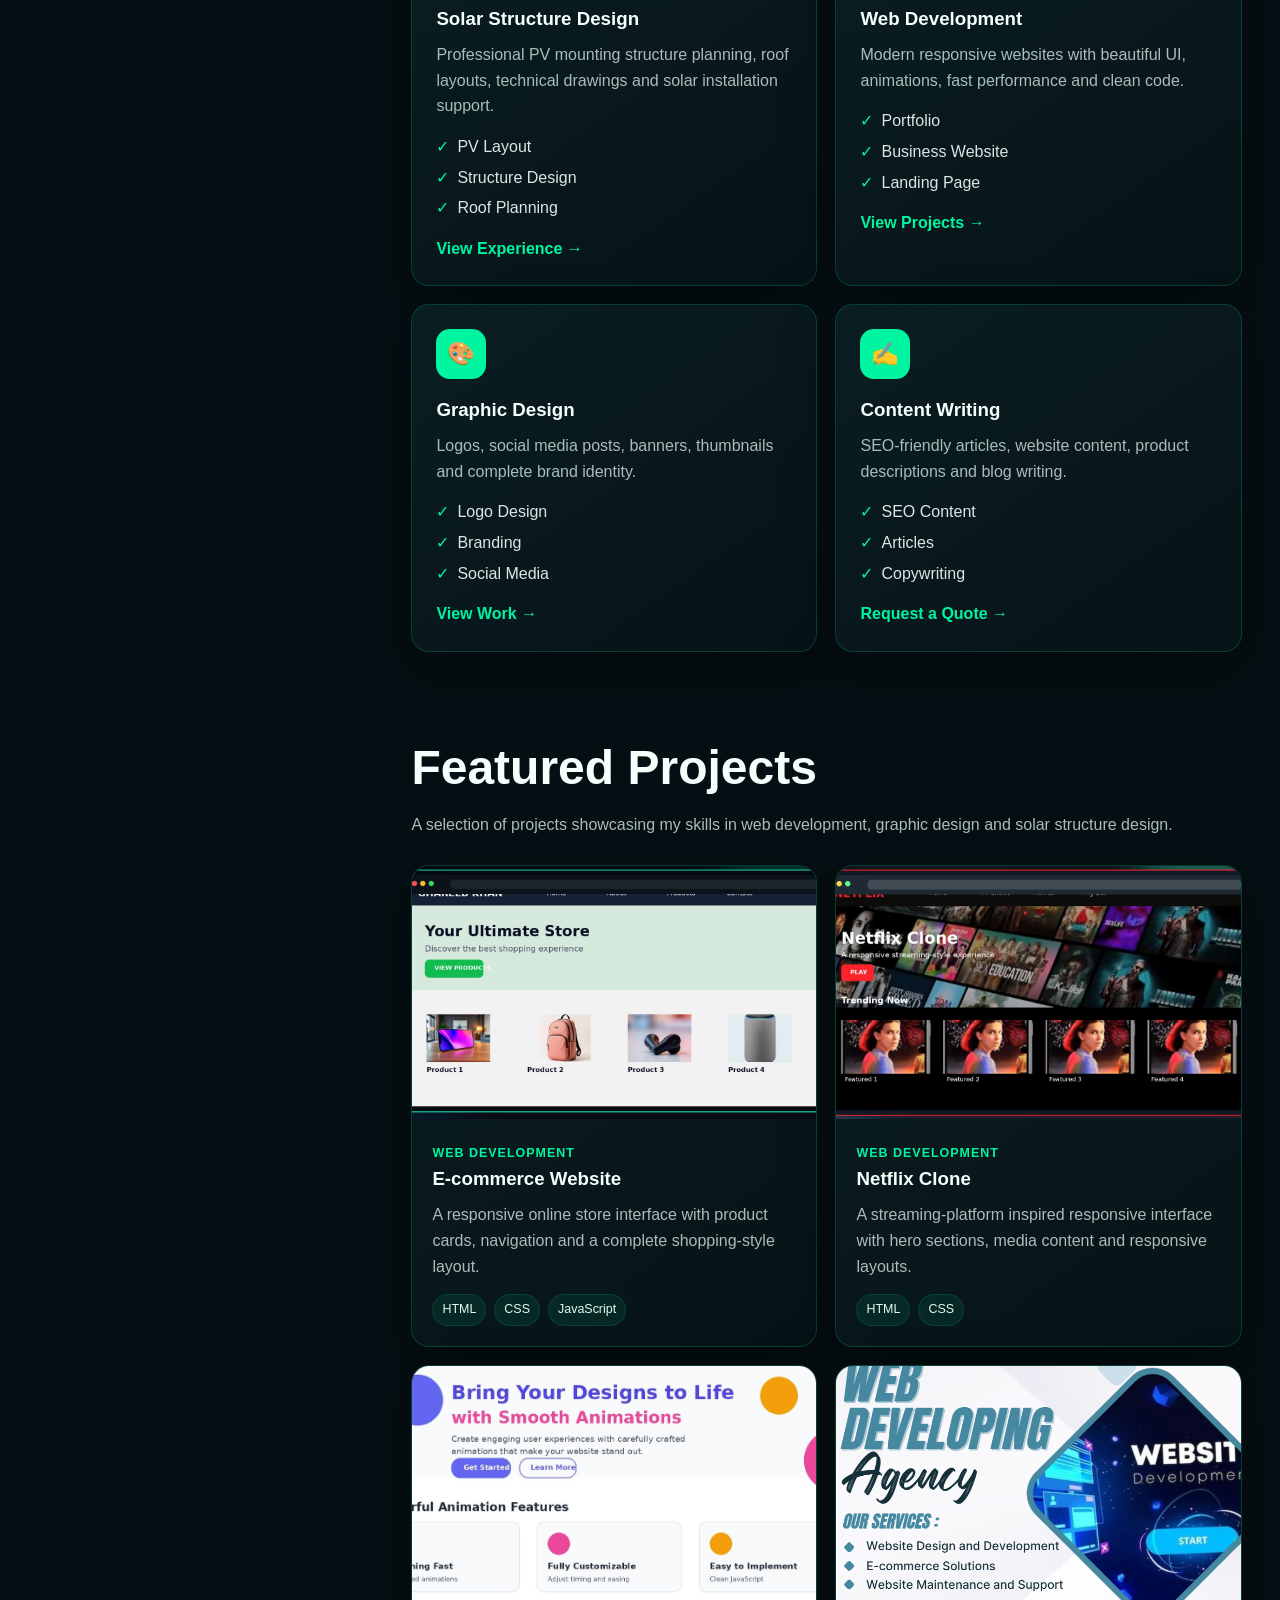
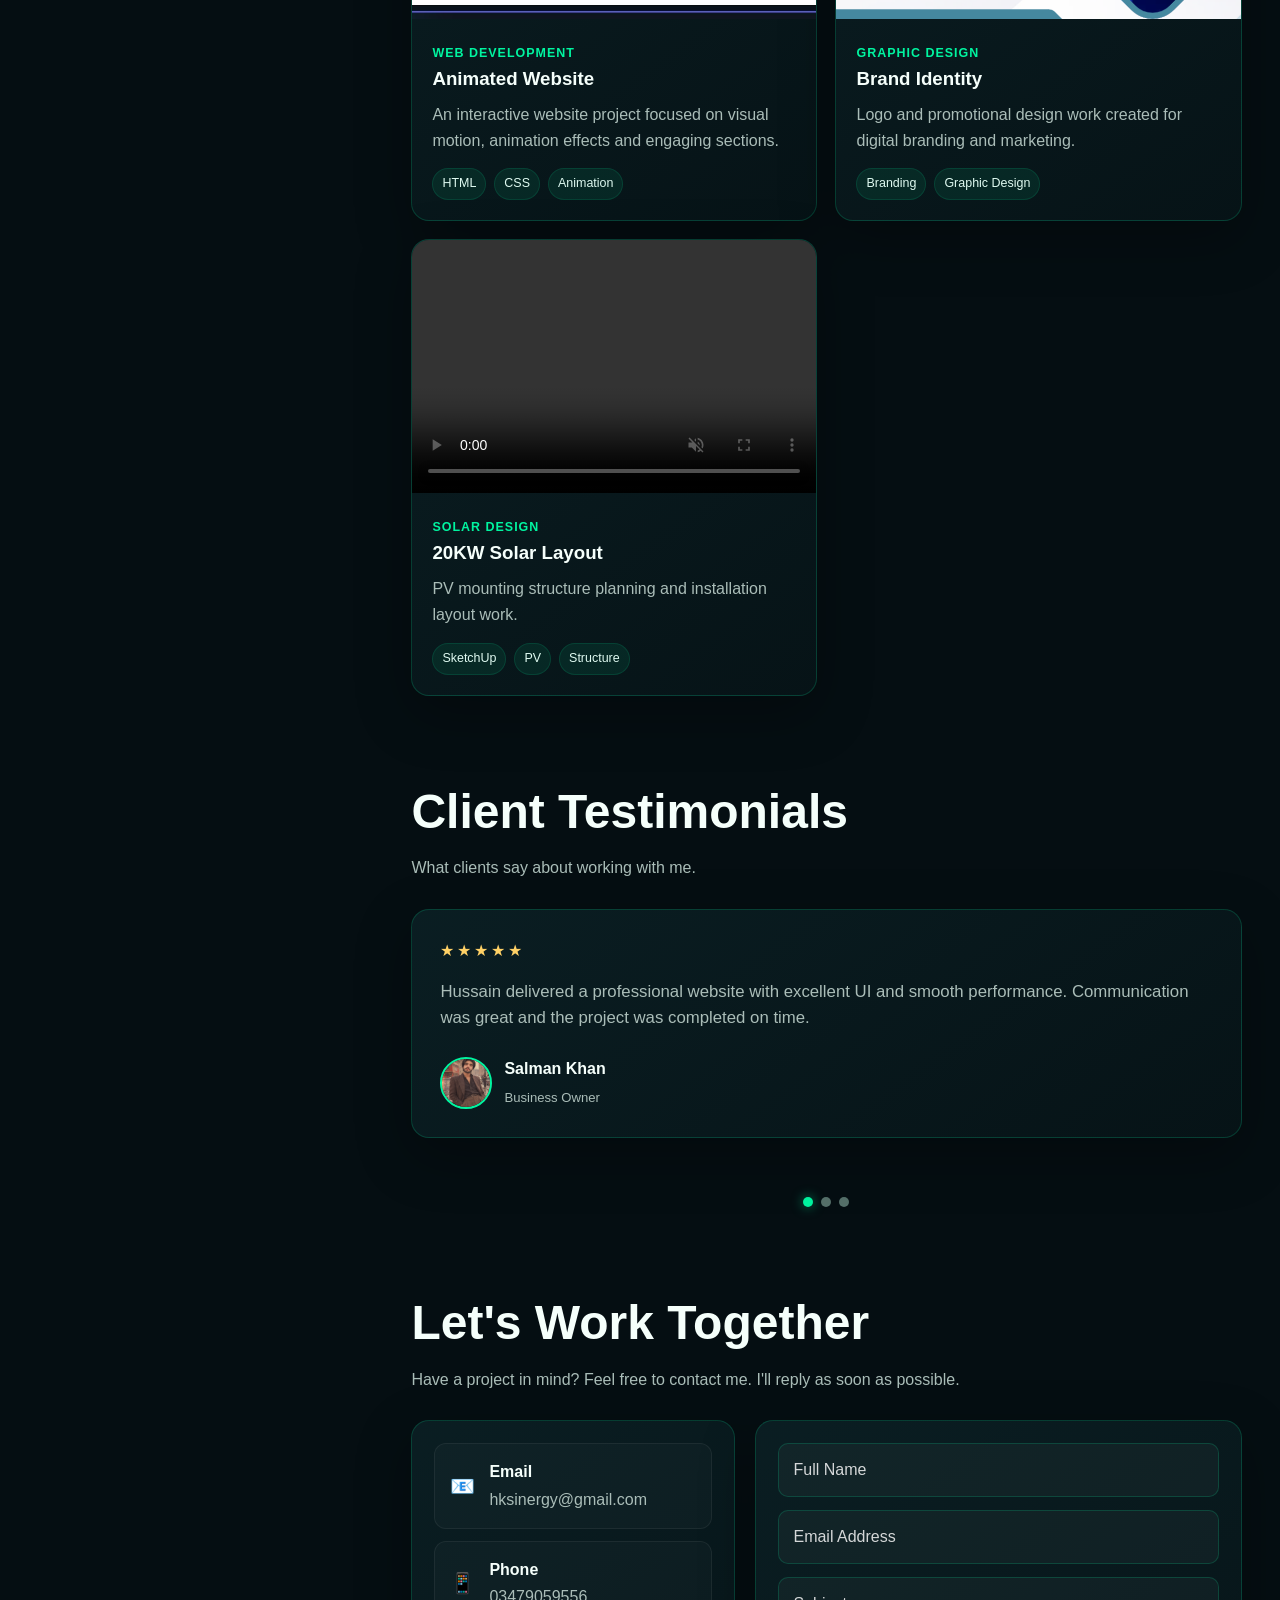
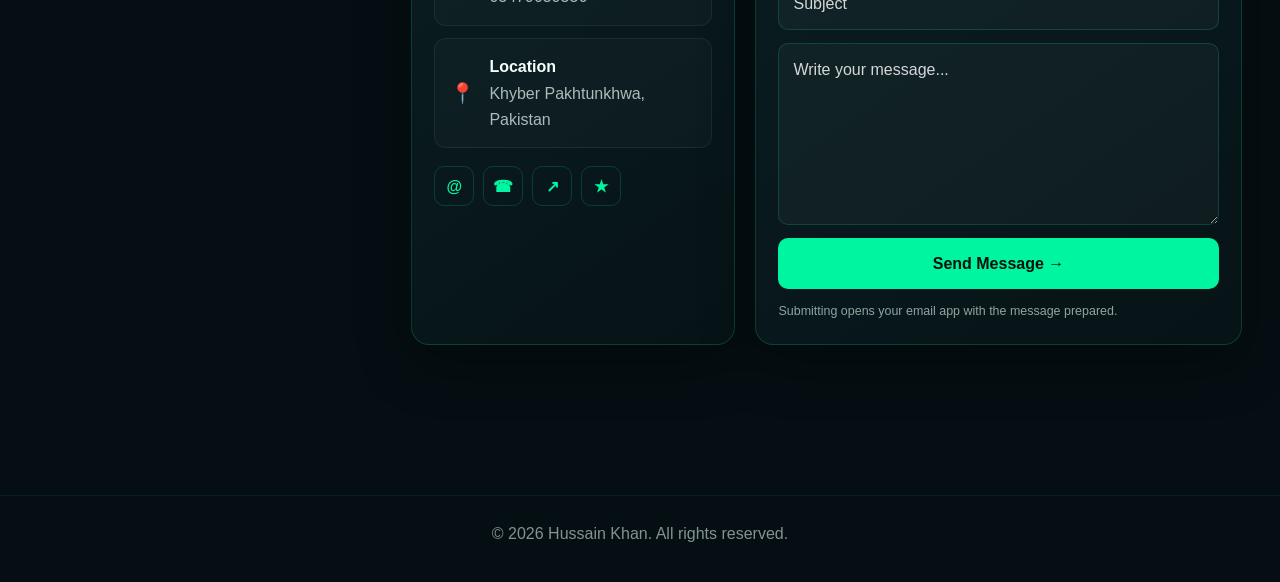
==== commit 1773e3a0: "Update index.html" ====
--- a/index.html
+++ b/index.html
@@ -124,7 +124,7 @@
           <div class="exp-top"><div class="exp-icon">🎨</div><div class="exp-info"><span class="exp-date">2026 - Present</span><h3>Graphic Designer</h3><p class="company">Freelancer</p></div></div>
           <p class="exp-text">Creating logos, banners, thumbnails, social media posts, business branding and marketing materials with modern design principles.</p>
           <div class="tech-stack"><span>Photoshop</span><span>Illustrator</span><span>Branding</span><span>UI Design</span></div>
-          <div class="image-grid"><img src="images/poster.png" alt="Graphic design work"><img src="images/hussain web agency.png" alt="Hussain web agency design"><img src="images/design.png" alt="Graphic design sample"></div>
+          <div class="image-grid"><img src="images/poster.jpg" alt="Graphic design work"><img src="images/hussain web agency.png" alt="Hussain web agency design"><img src="images/design.png" alt="Graphic design sample"></div>
         </article>
 
         <article class="exp-card">
